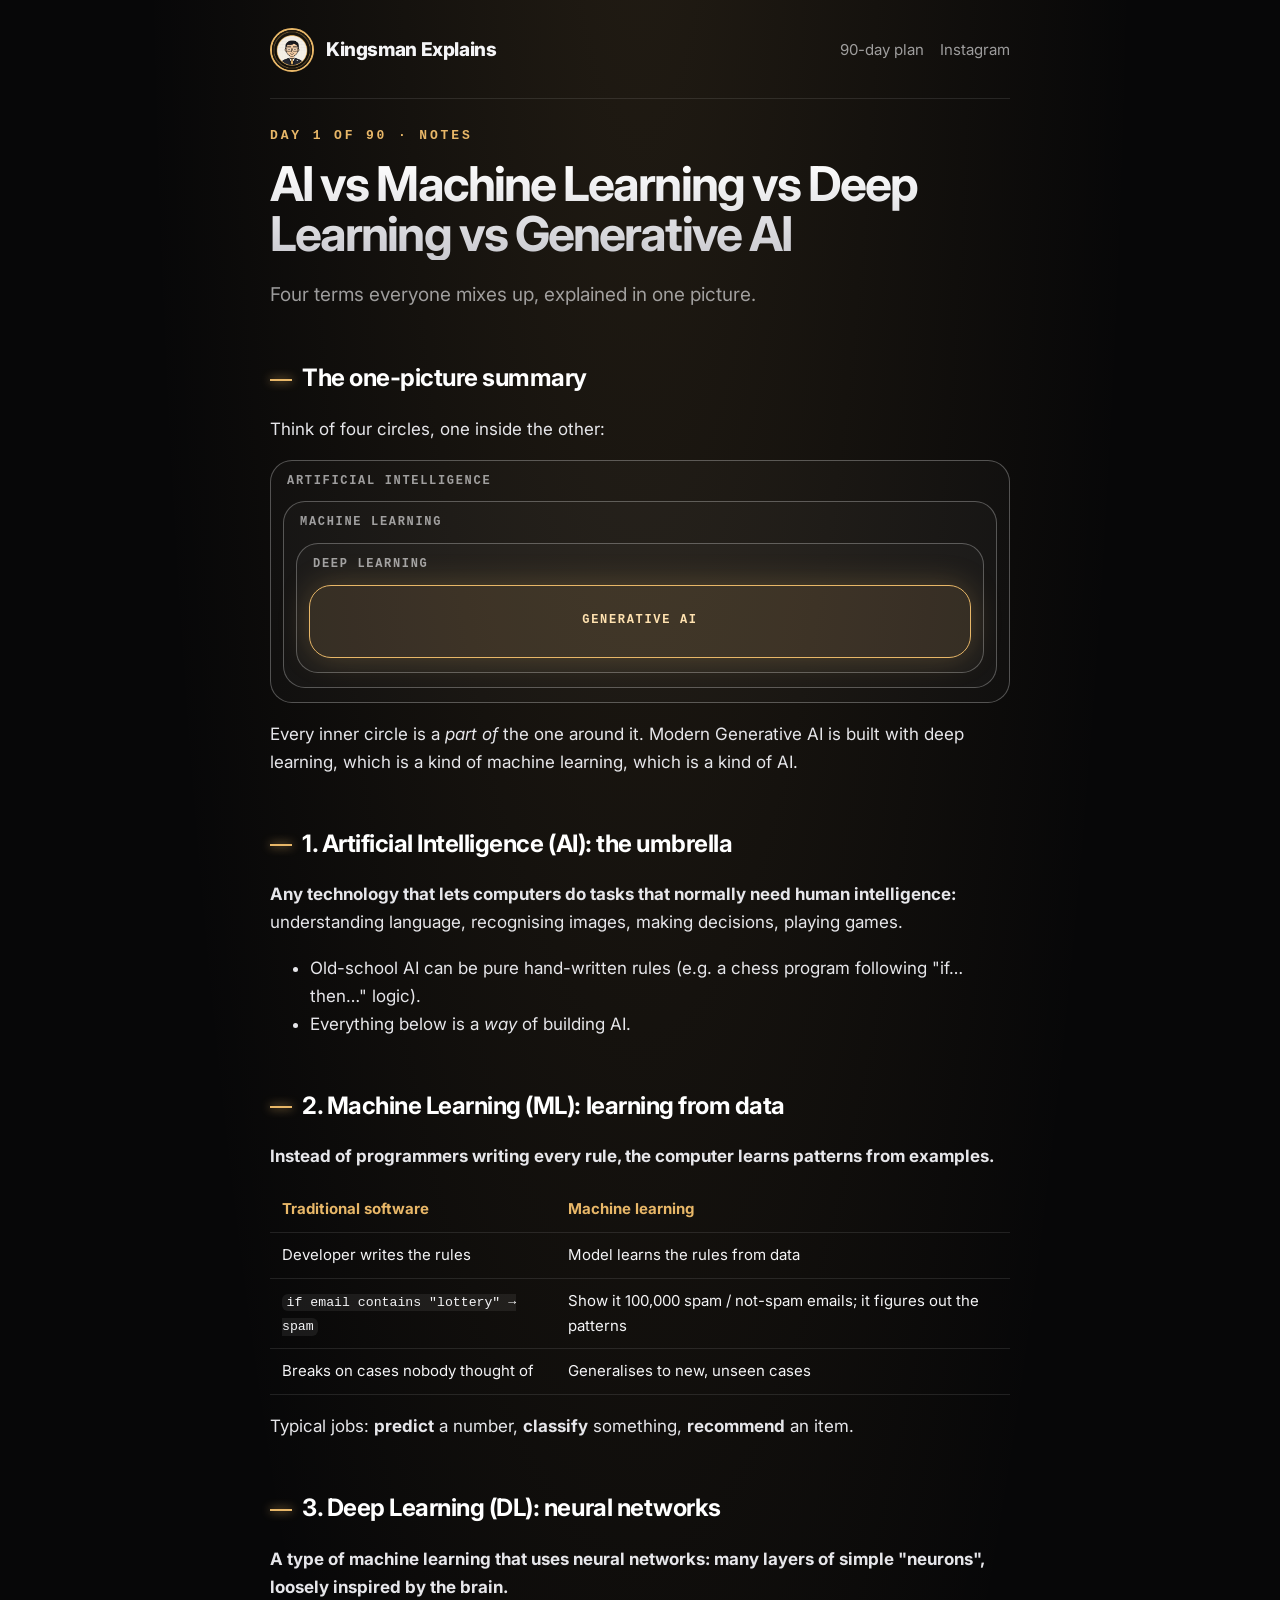
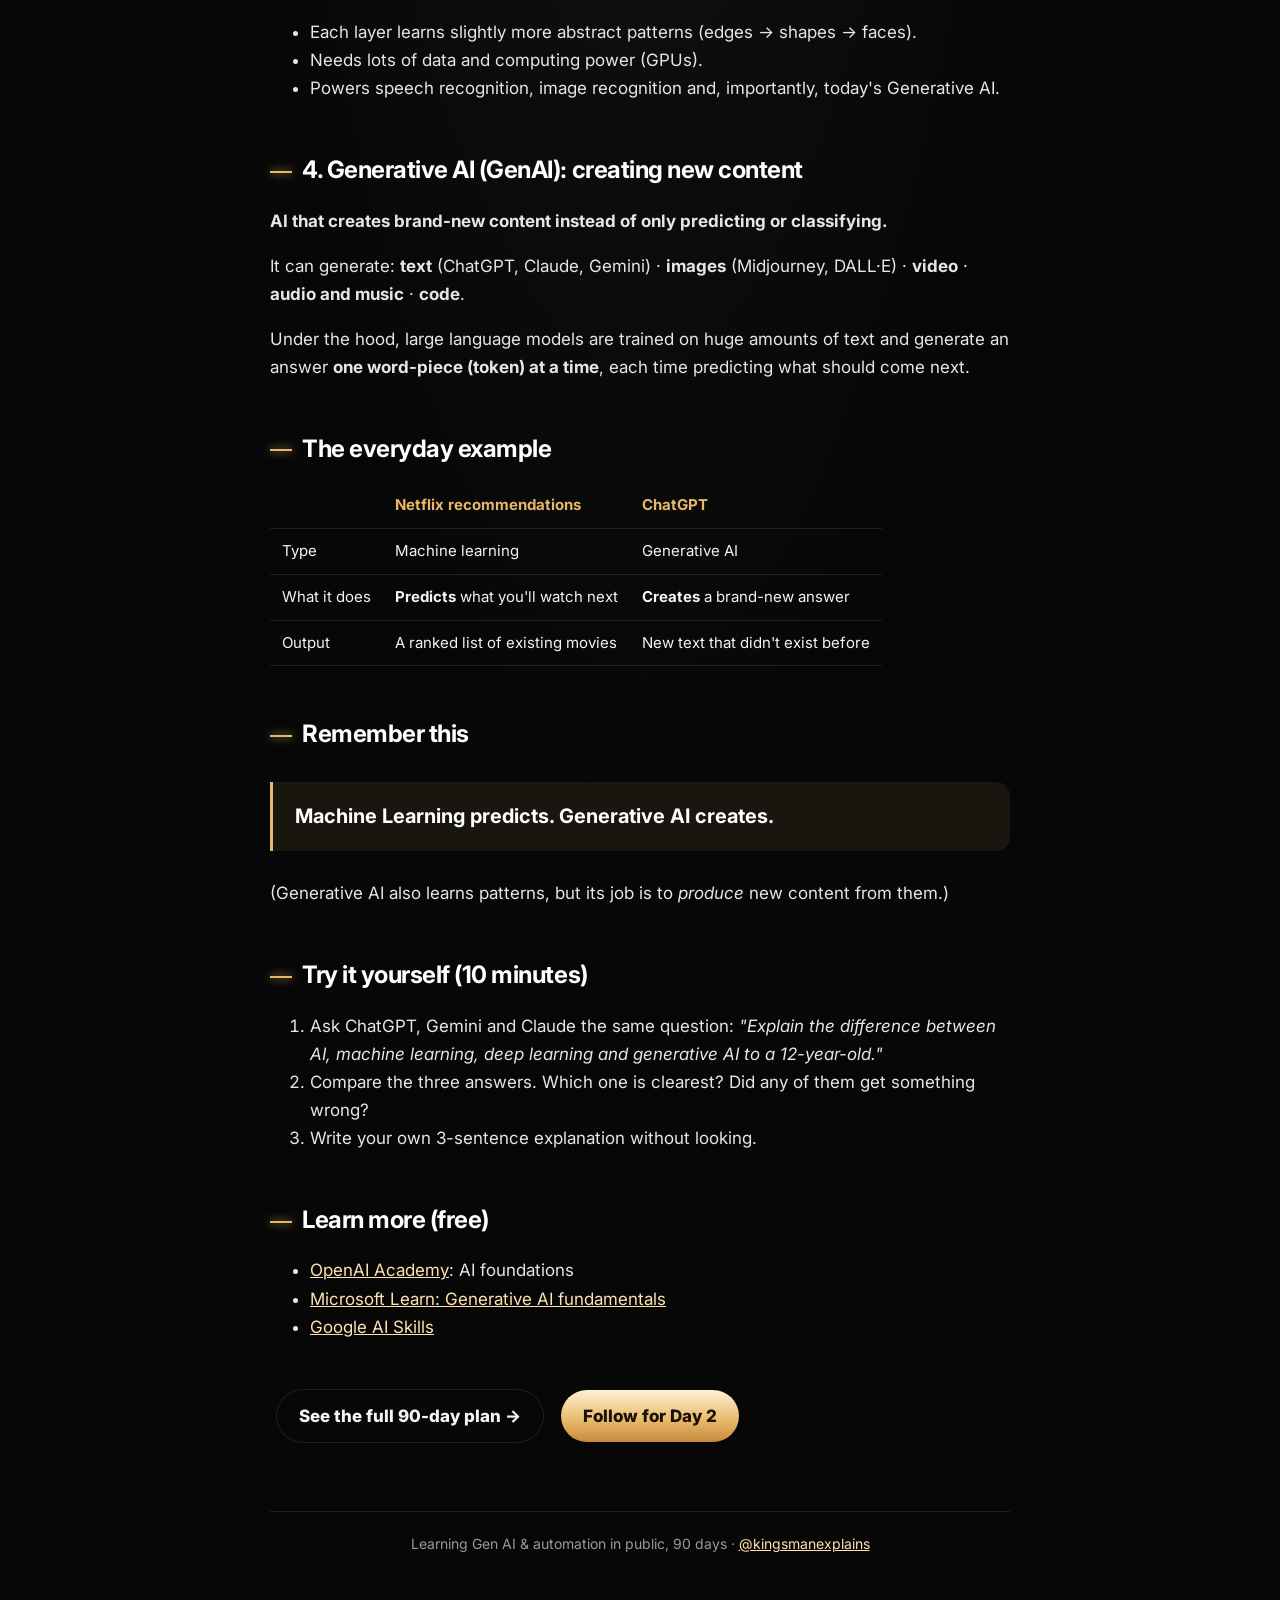
==== day-1/index.html @ 96817d12 "Publish Kingsman Explains notes site" ====
<!doctype html><html lang="en"><head><meta charset="utf-8">
<meta name="viewport" content="width=device-width,initial-scale=1">
<title>Day 1: AI vs Machine Learning vs Deep Learning vs Generative AI · Kingsman Explains</title>
<meta name="description" content="Four terms everyone mixes up, explained in one picture.">
<meta property="og:title" content="Day 1: AI vs Machine Learning vs Deep Learning vs Generative AI · Kingsman Explains">
<meta property="og:description" content="Four terms everyone mixes up, explained in one picture.">
<meta property="og:image" content="../assets/kingsman.png">
<link rel="icon" href="../assets/kingsman.png">
<link rel="preconnect" href="https://fonts.googleapis.com"><link href="https://fonts.googleapis.com/css2?family=Inter:wght@400;600;700;800&display=swap" rel="stylesheet">
<link rel="stylesheet" href="../assets/style.css"></head><body><div class="wrap">
<header class="top"><img src="../assets/kingsman.png" alt=""><a class="brand" href="../index.html">Kingsman Explains</a>
<nav><a href="../plan/index.html">90-day plan</a><a href="https://www.instagram.com/kingsmanexplains/">Instagram</a></nav></header>
<div class="kicker">Day 1 of 90 · Notes</div><h1>AI vs Machine Learning vs Deep Learning vs Generative AI</h1>
<p class="lead">Four terms everyone mixes up, explained in one picture.</p>
<h2>The one-picture summary</h2>
<p>Think of four circles, one inside the other:</p>
<div class="nest"><span>Artificial Intelligence</span><div class="nest"><span>Machine Learning</span><div class="nest"><span>Deep Learning</span><div class="nest gold"><span>Generative AI</span></div></div></div></div>

<p>Every inner circle is a <em>part of</em> the one around it. Modern Generative AI is built with deep learning, which is a kind of machine learning, which is a kind of AI.</p>
<h2>1. Artificial Intelligence (AI): the umbrella</h2>
<p><strong>Any technology that lets computers do tasks that normally need human intelligence:</strong> understanding language, recognising images, making decisions, playing games.</p>
<ul>
<li>Old-school AI can be pure hand-written rules (e.g. a chess program following "if… then…" logic).</li>
<li>Everything below is a <em>way</em> of building AI.</li>
</ul>
<h2>2. Machine Learning (ML): learning from data</h2>
<p><strong>Instead of programmers writing every rule, the computer learns patterns from examples.</strong></p>
<table>
<thead>
<tr>
<th>Traditional software</th>
<th>Machine learning</th>
</tr>
</thead>
<tbody>
<tr>
<td>Developer writes the rules</td>
<td>Model learns the rules from data</td>
</tr>
<tr>
<td><code>if email contains "lottery" → spam</code></td>
<td>Show it 100,000 spam / not-spam emails; it figures out the patterns</td>
</tr>
<tr>
<td>Breaks on cases nobody thought of</td>
<td>Generalises to new, unseen cases</td>
</tr>
</tbody>
</table>
<p>Typical jobs: <strong>predict</strong> a number, <strong>classify</strong> something, <strong>recommend</strong> an item.</p>
<h2>3. Deep Learning (DL): neural networks</h2>
<p><strong>A type of machine learning that uses neural networks: many layers of simple "neurons", loosely inspired by the brain.</strong></p>
<ul>
<li>Each layer learns slightly more abstract patterns (edges → shapes → faces).</li>
<li>Needs lots of data and computing power (GPUs).</li>
<li>Powers speech recognition, image recognition and, importantly, today's Generative AI.</li>
</ul>
<h2>4. Generative AI (GenAI): creating new content</h2>
<p><strong>AI that creates brand-new content instead of only predicting or classifying.</strong></p>
<p>It can generate: <strong>text</strong> (ChatGPT, Claude, Gemini) · <strong>images</strong> (Midjourney, DALL·E) · <strong>video</strong> · <strong>audio and music</strong> · <strong>code</strong>.</p>
<p>Under the hood, large language models are trained on huge amounts of text and generate an answer <strong>one word-piece (token) at a time</strong>, each time predicting what should come next.</p>
<h2>The everyday example</h2>
<table>
<thead>
<tr>
<th></th>
<th>Netflix recommendations</th>
<th>ChatGPT</th>
</tr>
</thead>
<tbody>
<tr>
<td>Type</td>
<td>Machine learning</td>
<td>Generative AI</td>
</tr>
<tr>
<td>What it does</td>
<td><strong>Predicts</strong> what you'll watch next</td>
<td><strong>Creates</strong> a brand-new answer</td>
</tr>
<tr>
<td>Output</td>
<td>A ranked list of existing movies</td>
<td>New text that didn't exist before</td>
</tr>
</tbody>
</table>
<h2>Remember this</h2>
<blockquote>
<p><strong>Machine Learning predicts. Generative AI creates.</strong></p>
</blockquote>
<p>(Generative AI also learns patterns, but its job is to <em>produce</em> new content from them.)</p>
<h2>Try it yourself (10 minutes)</h2>
<ol>
<li>Ask ChatGPT, Gemini and Claude the same question: <em>"Explain the difference between AI, machine learning, deep learning and generative AI to a 12-year-old."</em></li>
<li>Compare the three answers. Which one is clearest? Did any of them get something wrong?</li>
<li>Write your own 3-sentence explanation without looking.</li>
</ol>
<h2>Learn more (free)</h2>
<ul>
<li><a href="https://academy.openai.com/">OpenAI Academy</a>: AI foundations</li>
<li><a href="https://learn.microsoft.com/en-us/training/modules/fundamentals-generative-ai/">Microsoft Learn: Generative AI fundamentals</a></li>
<li><a href="https://grow.google/intl/en_in/ai-skills/">Google AI Skills</a></li>
</ul><p style="margin-top:40px"><a class="btn ghost" href="../plan/index.html">See the full 90-day plan →</a>
<a class="btn" href="https://www.instagram.com/kingsmanexplains/">Follow for Day 2</a></p>
<footer>Learning Gen AI &amp; automation in public, 90 days · <a href="https://www.instagram.com/kingsmanexplains/">@kingsmanexplains</a></footer>
</div></body></html>
---- assets/style.css ----
:root{--bg:#070708;--panel:#111114;--line:rgba(255,255,255,.1);--text:#f4f4f6;--muted:rgba(244,244,246,.62);--gold:#E8B768;--gold2:#FFE2B0}
*{box-sizing:border-box}html{-webkit-text-size-adjust:100%}
body{margin:0;background:radial-gradient(ellipse at 50% -10%,rgba(232,183,104,.12),transparent 55%),var(--bg);color:var(--text);
font:17px/1.65 Inter,system-ui,-apple-system,Segoe UI,Roboto,sans-serif}
a{color:var(--gold2)}a:hover{color:#fff}
.wrap{max-width:780px;margin:0 auto;padding:22px 20px 80px}
header.top{display:flex;align-items:center;gap:12px;padding:6px 0 26px;border-bottom:1px solid var(--line);margin-bottom:30px}
header.top img{width:44px;height:44px;border-radius:50%;border:2px solid var(--gold)}
header.top a.brand{font-weight:800;letter-spacing:-.02em;color:var(--text);text-decoration:none;font-size:19px}
header.top nav{margin-left:auto;display:flex;gap:16px;font-size:15px}
header.top nav a{color:var(--muted);text-decoration:none}header.top nav a:hover{color:var(--gold2)}
.kicker{font:600 13px/1 ui-monospace,SFMono-Regular,Menlo,monospace;letter-spacing:.22em;text-transform:uppercase;color:var(--gold)}
h1{overflow-wrap:break-word;font-size:clamp(32px,7vw,48px);line-height:1.05;letter-spacing:-.04em;margin:.35em 0 .3em;
background:linear-gradient(180deg,#fff,#c9c9cf);-webkit-background-clip:text;background-clip:text;color:transparent}
h2{font-size:24px;letter-spacing:-.02em;margin:2em 0 .5em;color:#fff}
h2::before{content:"";display:inline-block;width:22px;height:2px;background:var(--gold);vertical-align:middle;margin-right:10px;box-shadow:0 0 10px var(--gold)}
p,li{color:#e6e6ea}.lead{font-size:19px;color:var(--muted)}
blockquote{margin:1.4em 0;padding:18px 22px;border-left:3px solid var(--gold);background:rgba(232,183,104,.08);border-radius:0 14px 14px 0;font-size:20px}
blockquote p{margin:0;color:#fff}
pre{background:var(--panel);border:1px solid var(--line);border-radius:14px;padding:16px;overflow-x:auto;font-size:12.5px;line-height:1.35;color:var(--gold2)}
code{font-family:ui-monospace,SFMono-Regular,Menlo,monospace;font-size:.88em;background:rgba(255,255,255,.07);padding:.1em .35em;border-radius:6px}
pre code{background:none;padding:0}
table{width:100%;border-collapse:collapse;margin:1em 0;font-size:15px;display:block;overflow-x:auto}
th,td{padding:10px 12px;border-bottom:1px solid var(--line);text-align:left;vertical-align:top}
th{color:var(--gold);font-weight:700;white-space:nowrap}
.card{display:block;padding:18px 20px;border:1px solid var(--line);border-radius:18px;background:linear-gradient(160deg,rgba(255,255,255,.06),rgba(255,255,255,.015));
text-decoration:none;color:var(--text);margin:12px 0}
.card:hover{border-color:rgba(232,183,104,.6)}.card b{font-size:19px;letter-spacing:-.01em}.card span{display:block;color:var(--muted);font-size:15px}
.hero{text-align:center;padding:10px 0 20px}.hero img{width:150px;height:150px;border-radius:50%;border:3px solid var(--gold);box-shadow:0 0 50px rgba(232,183,104,.35)}
.btn{display:inline-block;margin:8px 6px;padding:12px 22px;border-radius:999px;font-weight:800;text-decoration:none;
background:linear-gradient(180deg,#FFF1D6,#E8B768 60%,#C48A3C);color:#1A1206}
.btn.ghost{background:none;border:1px solid var(--line);color:var(--text)}
.phase{margin-top:2.2em}.day{color:var(--gold);font-weight:800;white-space:nowrap}
.tag{display:inline-block;font-size:12px;padding:2px 9px;border-radius:999px;border:1px solid rgba(232,183,104,.5);color:var(--gold2);margin-left:6px}
.nest{border:1.5px solid rgba(255,255,255,.28);border-radius:22px;padding:12px 12px 14px;margin-top:8px;background:rgba(255,255,255,.025)}
.nest>span{display:block;font:600 12px/1.4 ui-monospace,Menlo,monospace;letter-spacing:.14em;text-transform:uppercase;color:var(--muted);padding:0 4px 4px}
.nest.gold{border-color:var(--gold);background:rgba(232,183,104,.12);box-shadow:0 0 30px rgba(232,183,104,.25)}.nest.gold>span{color:var(--gold2);text-align:center;padding:14px 0}
footer{margin-top:60px;padding-top:20px;border-top:1px solid var(--line);color:var(--muted);font-size:14px;text-align:center}
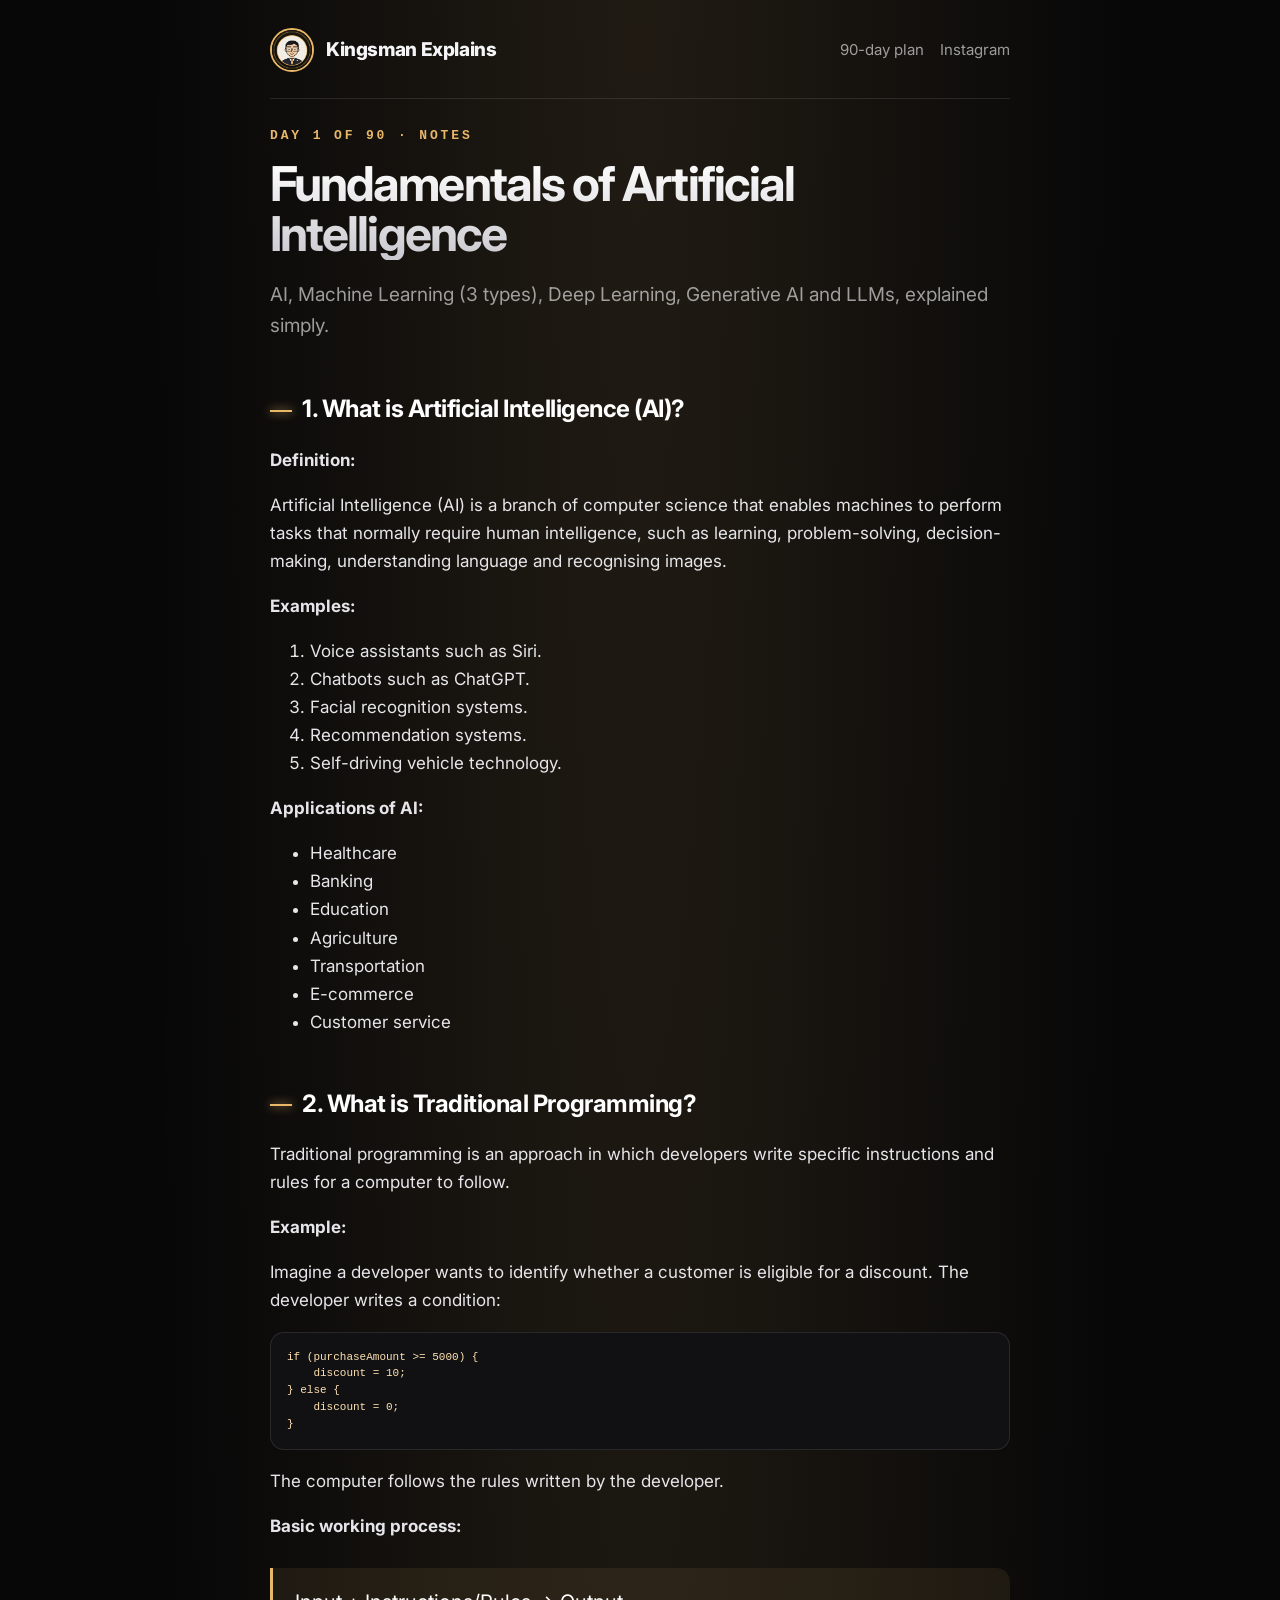
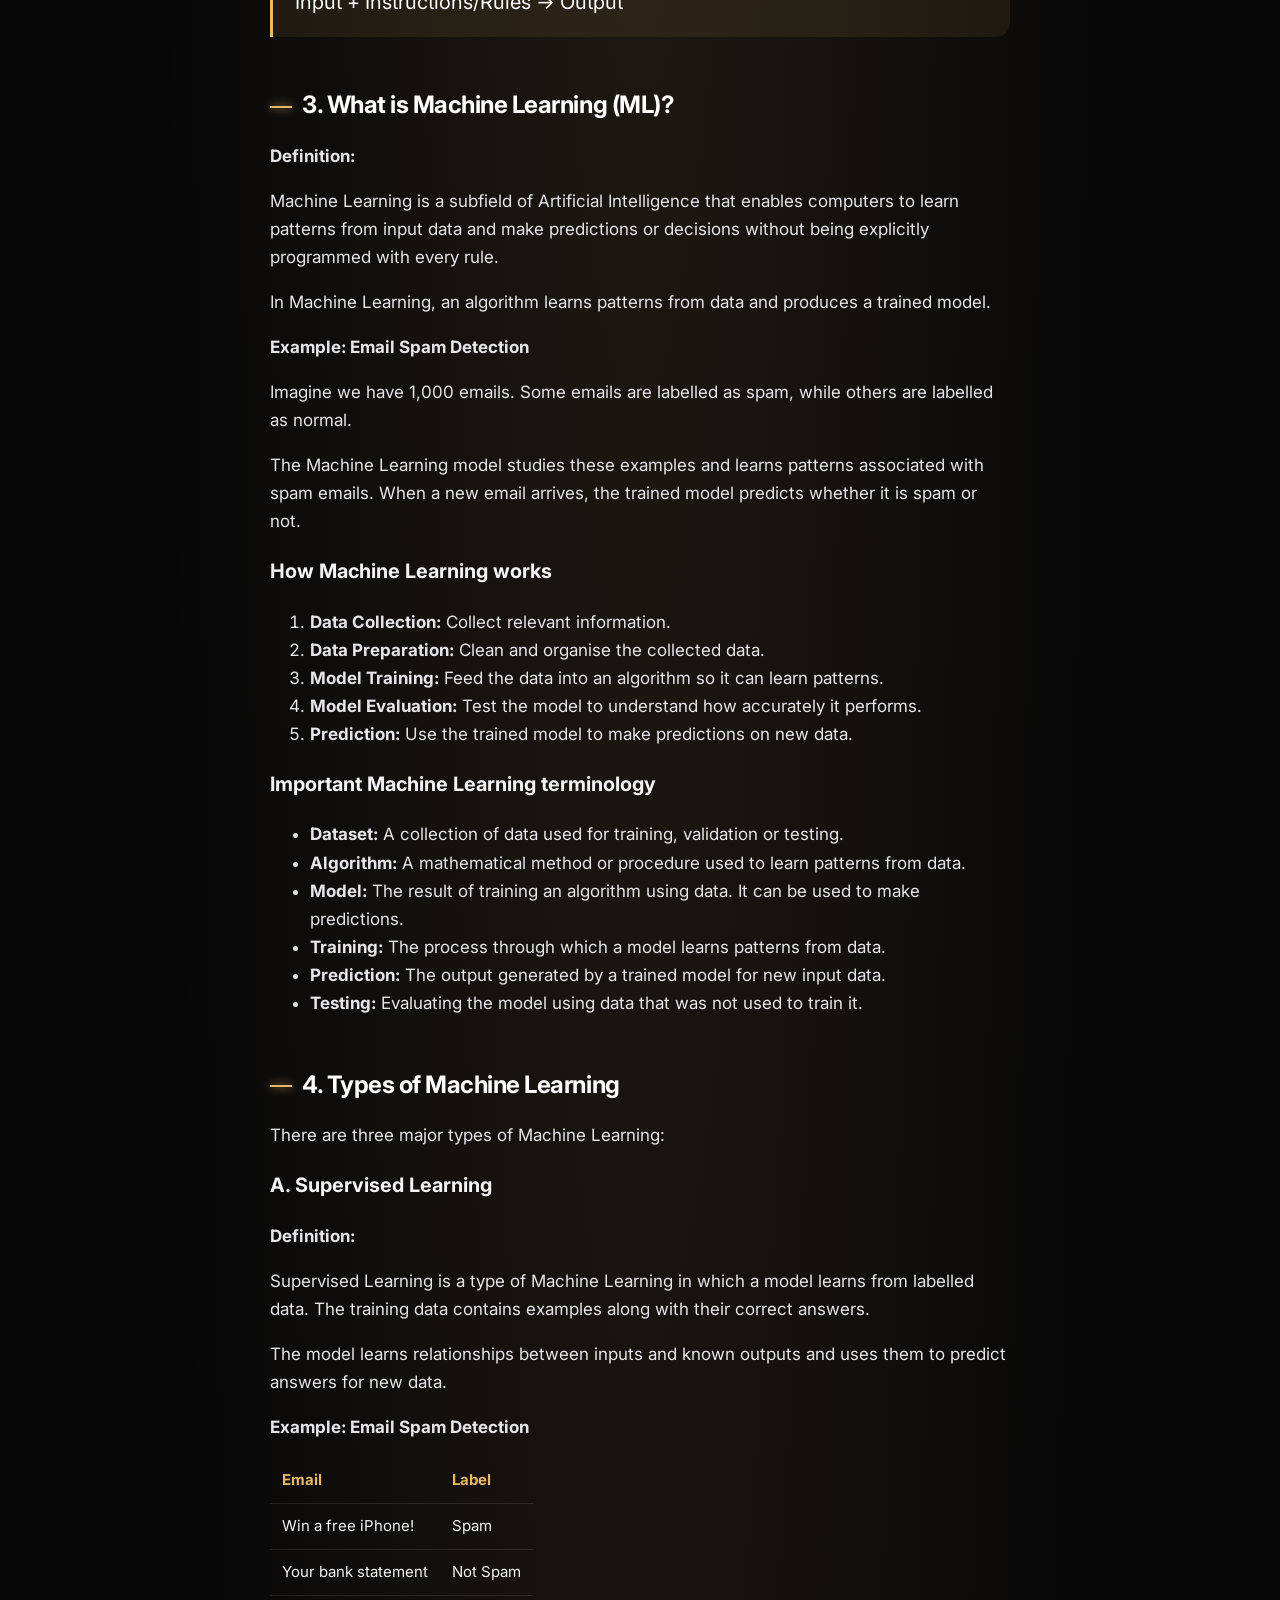
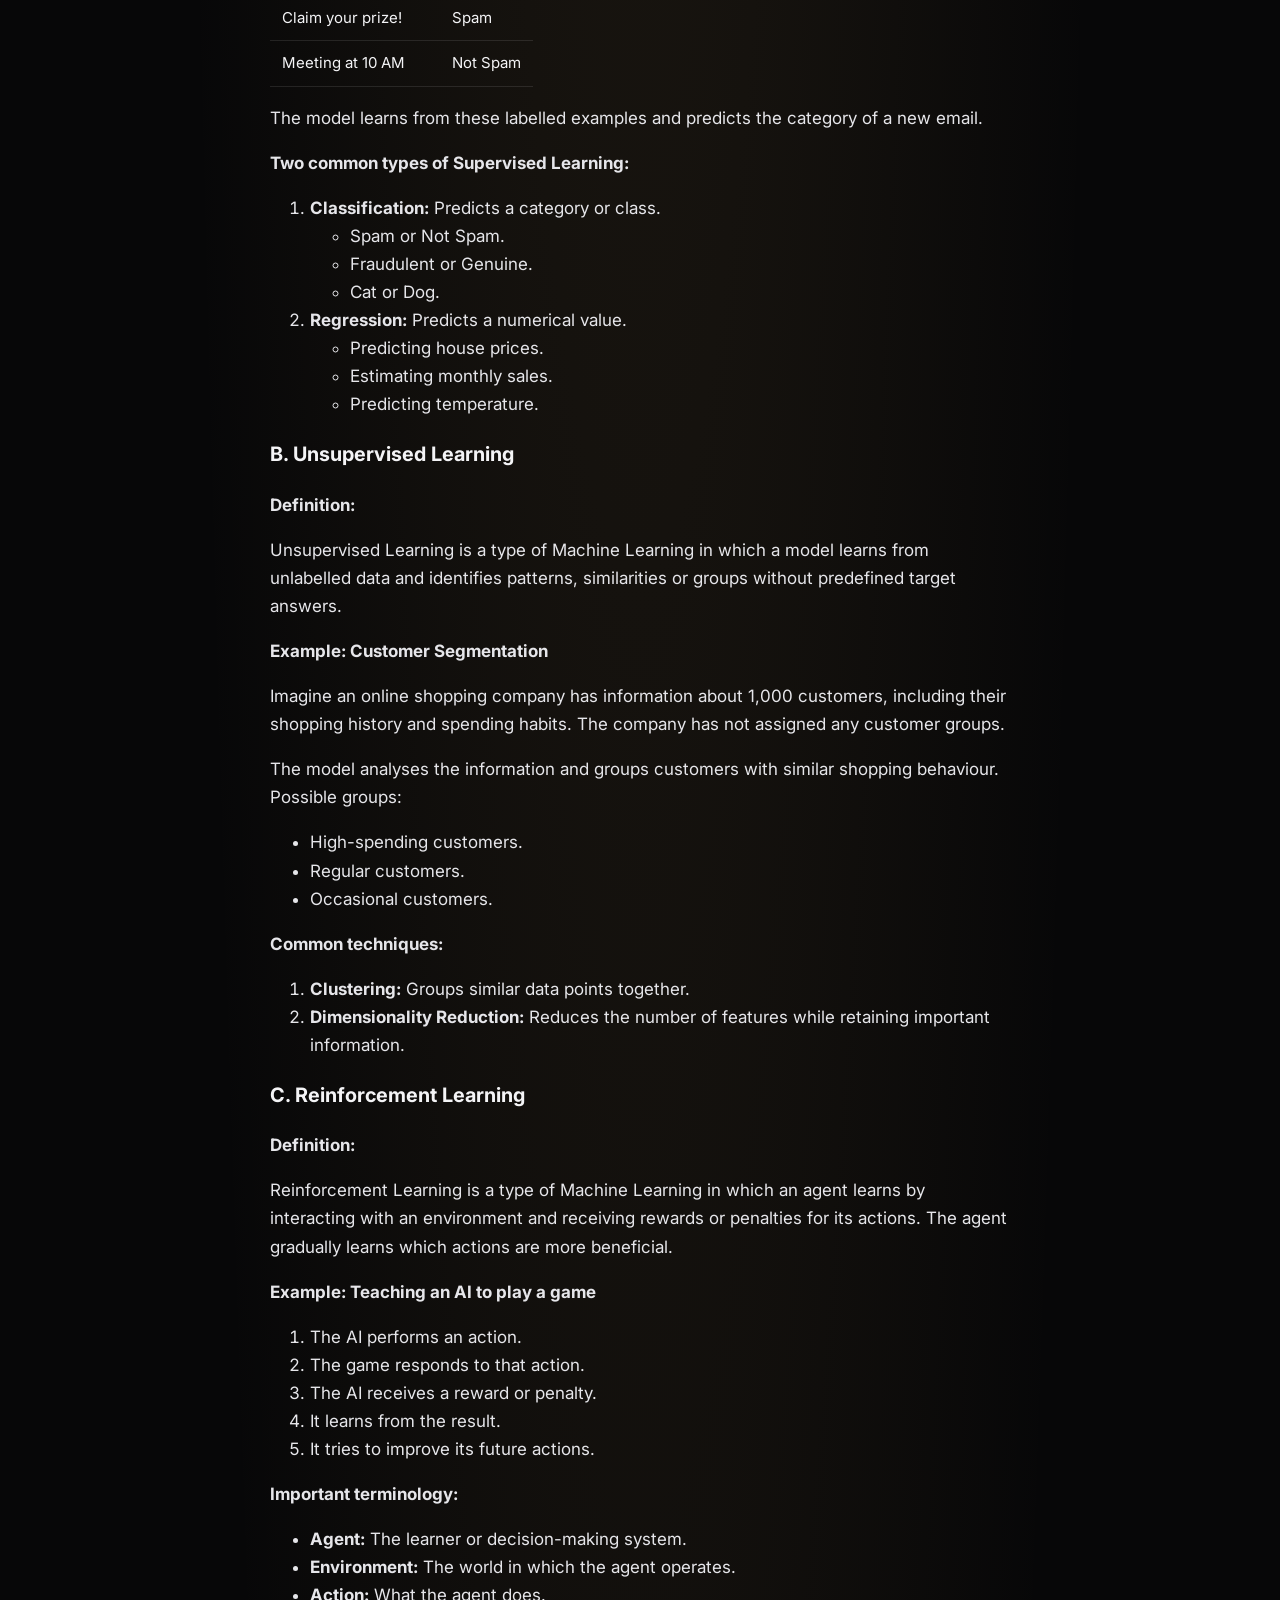
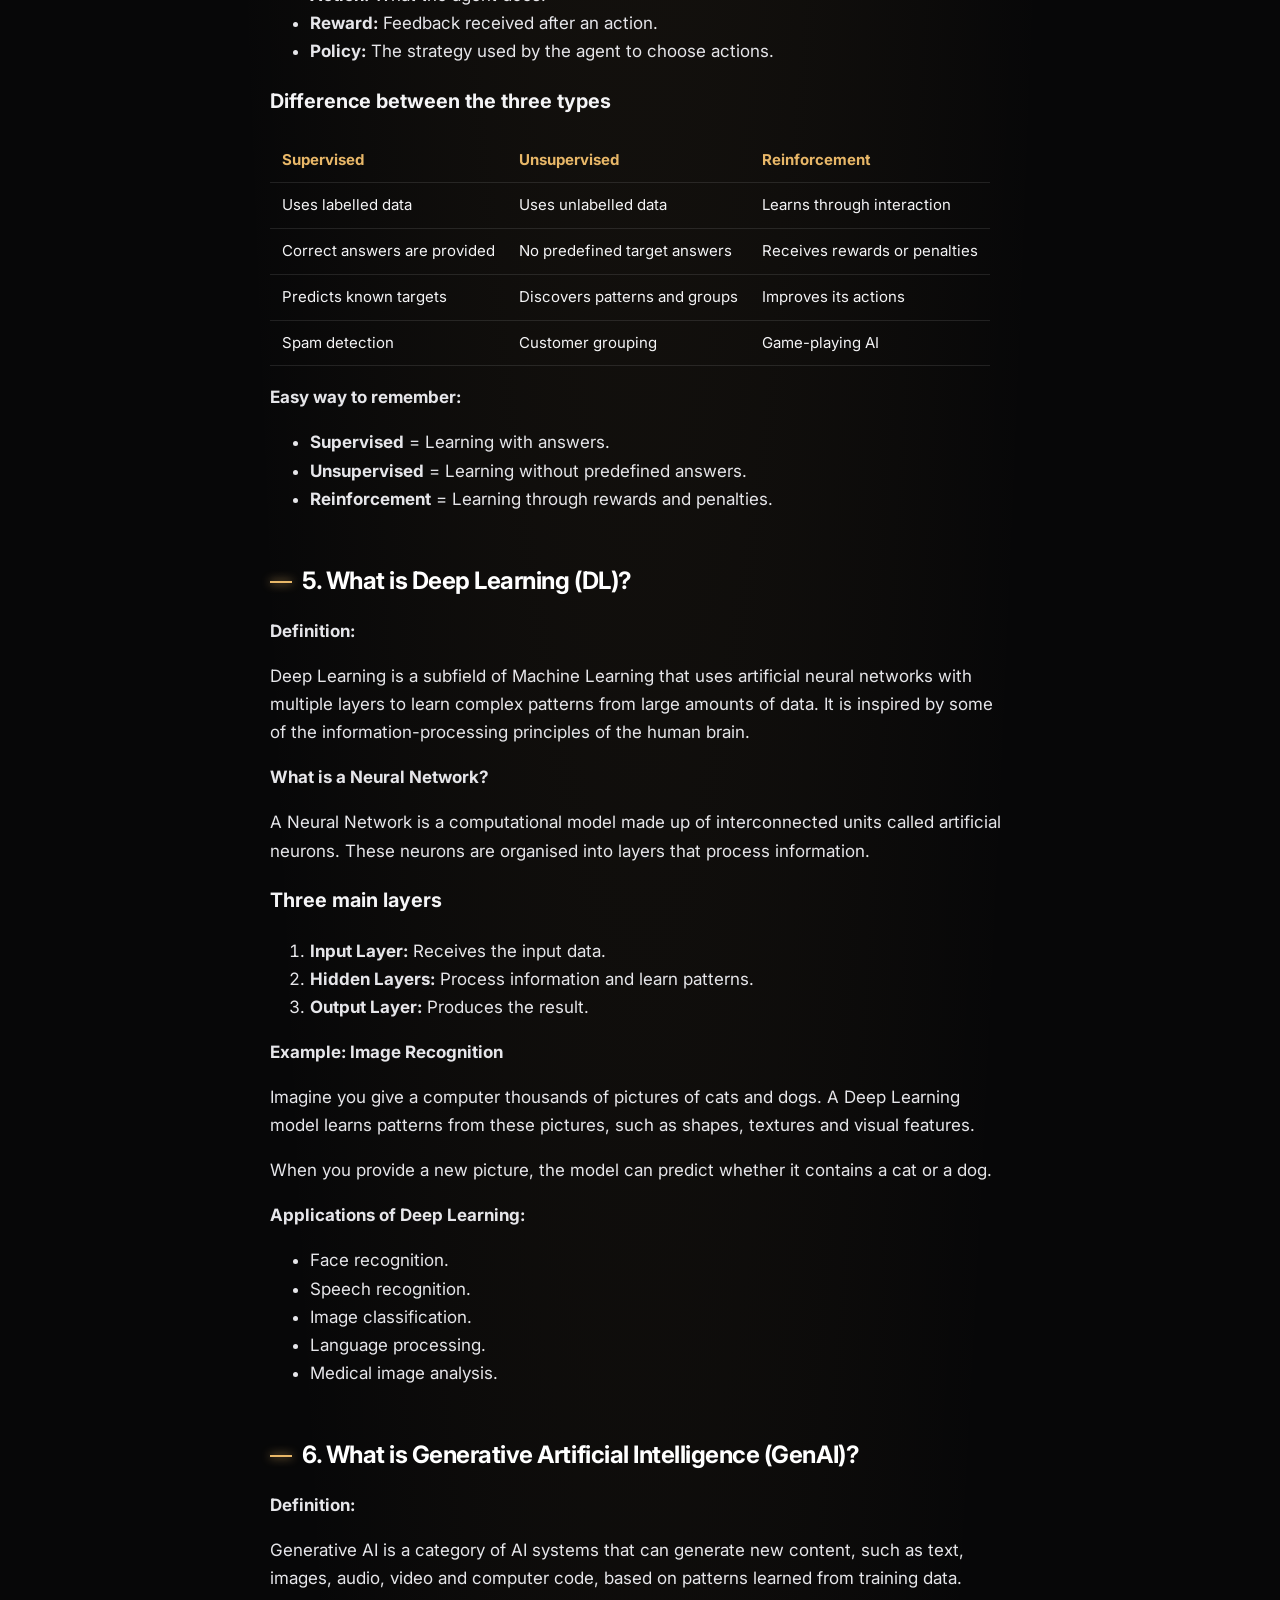
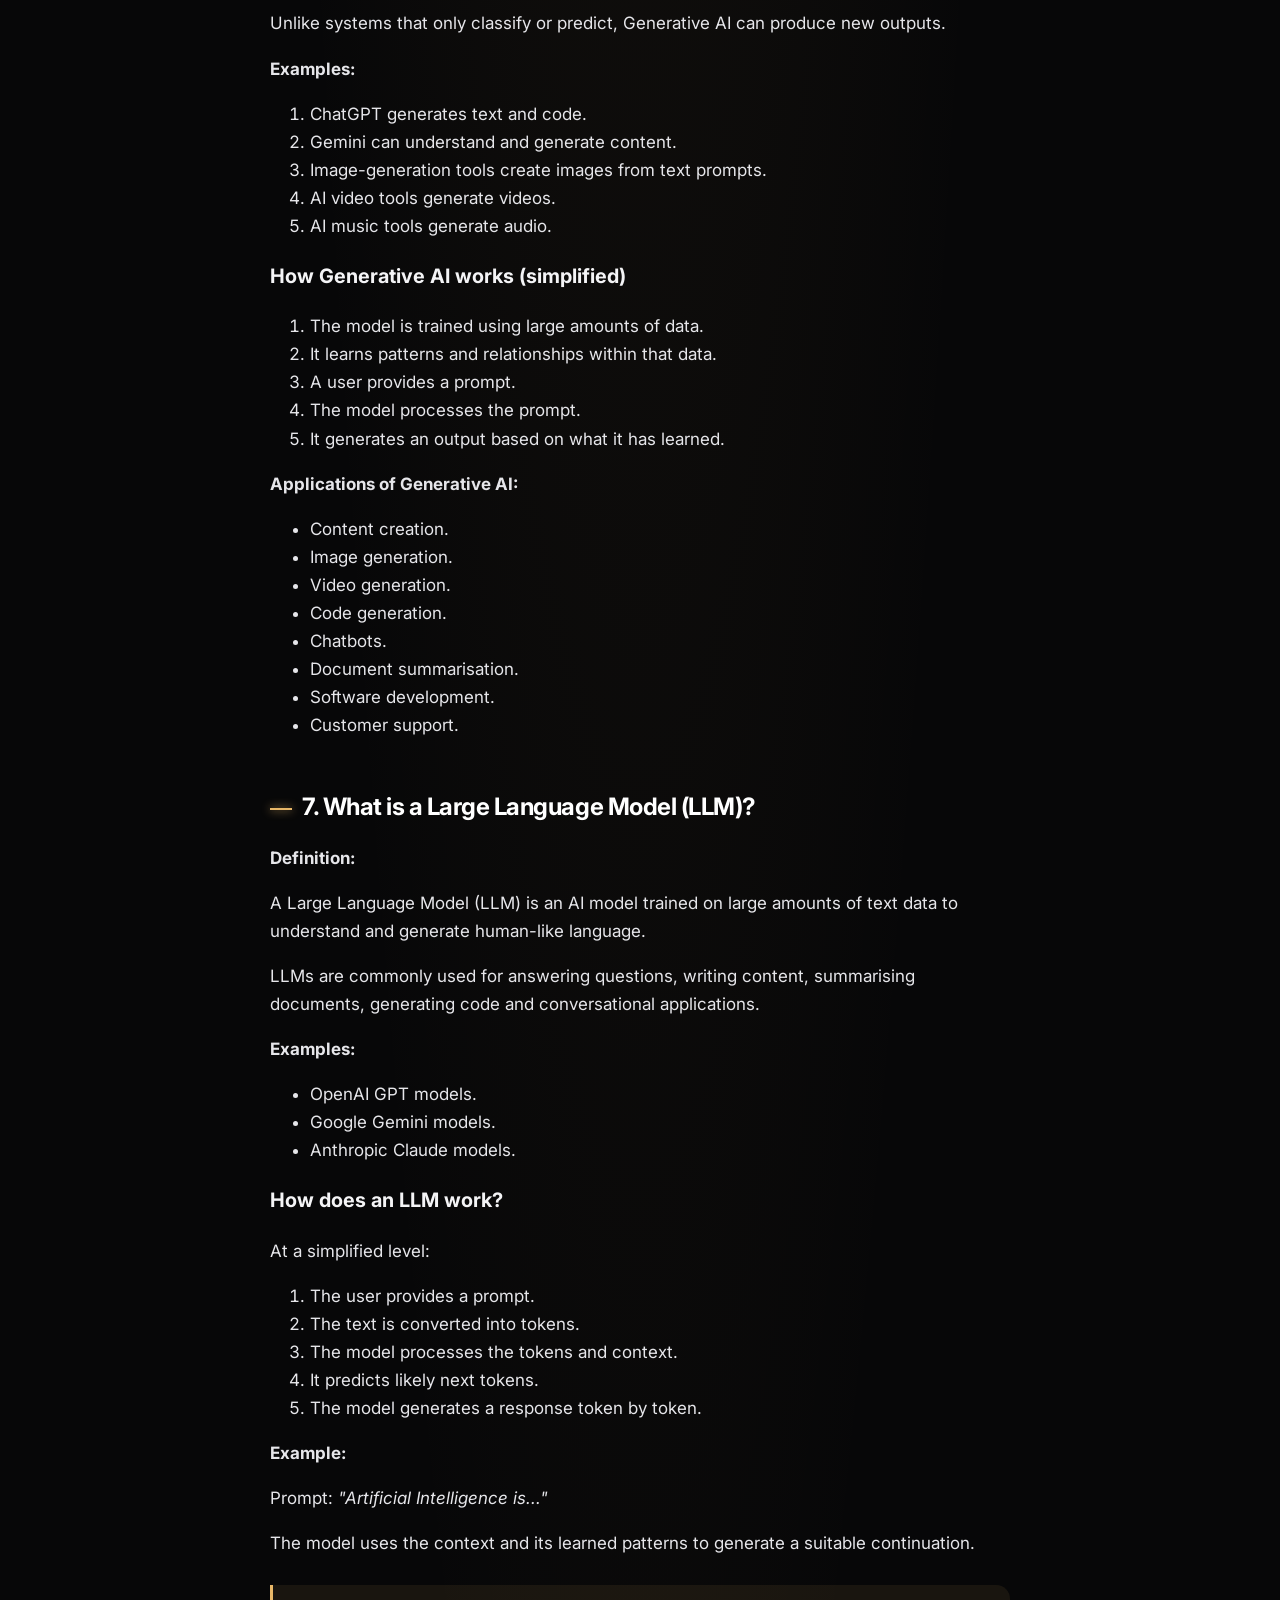
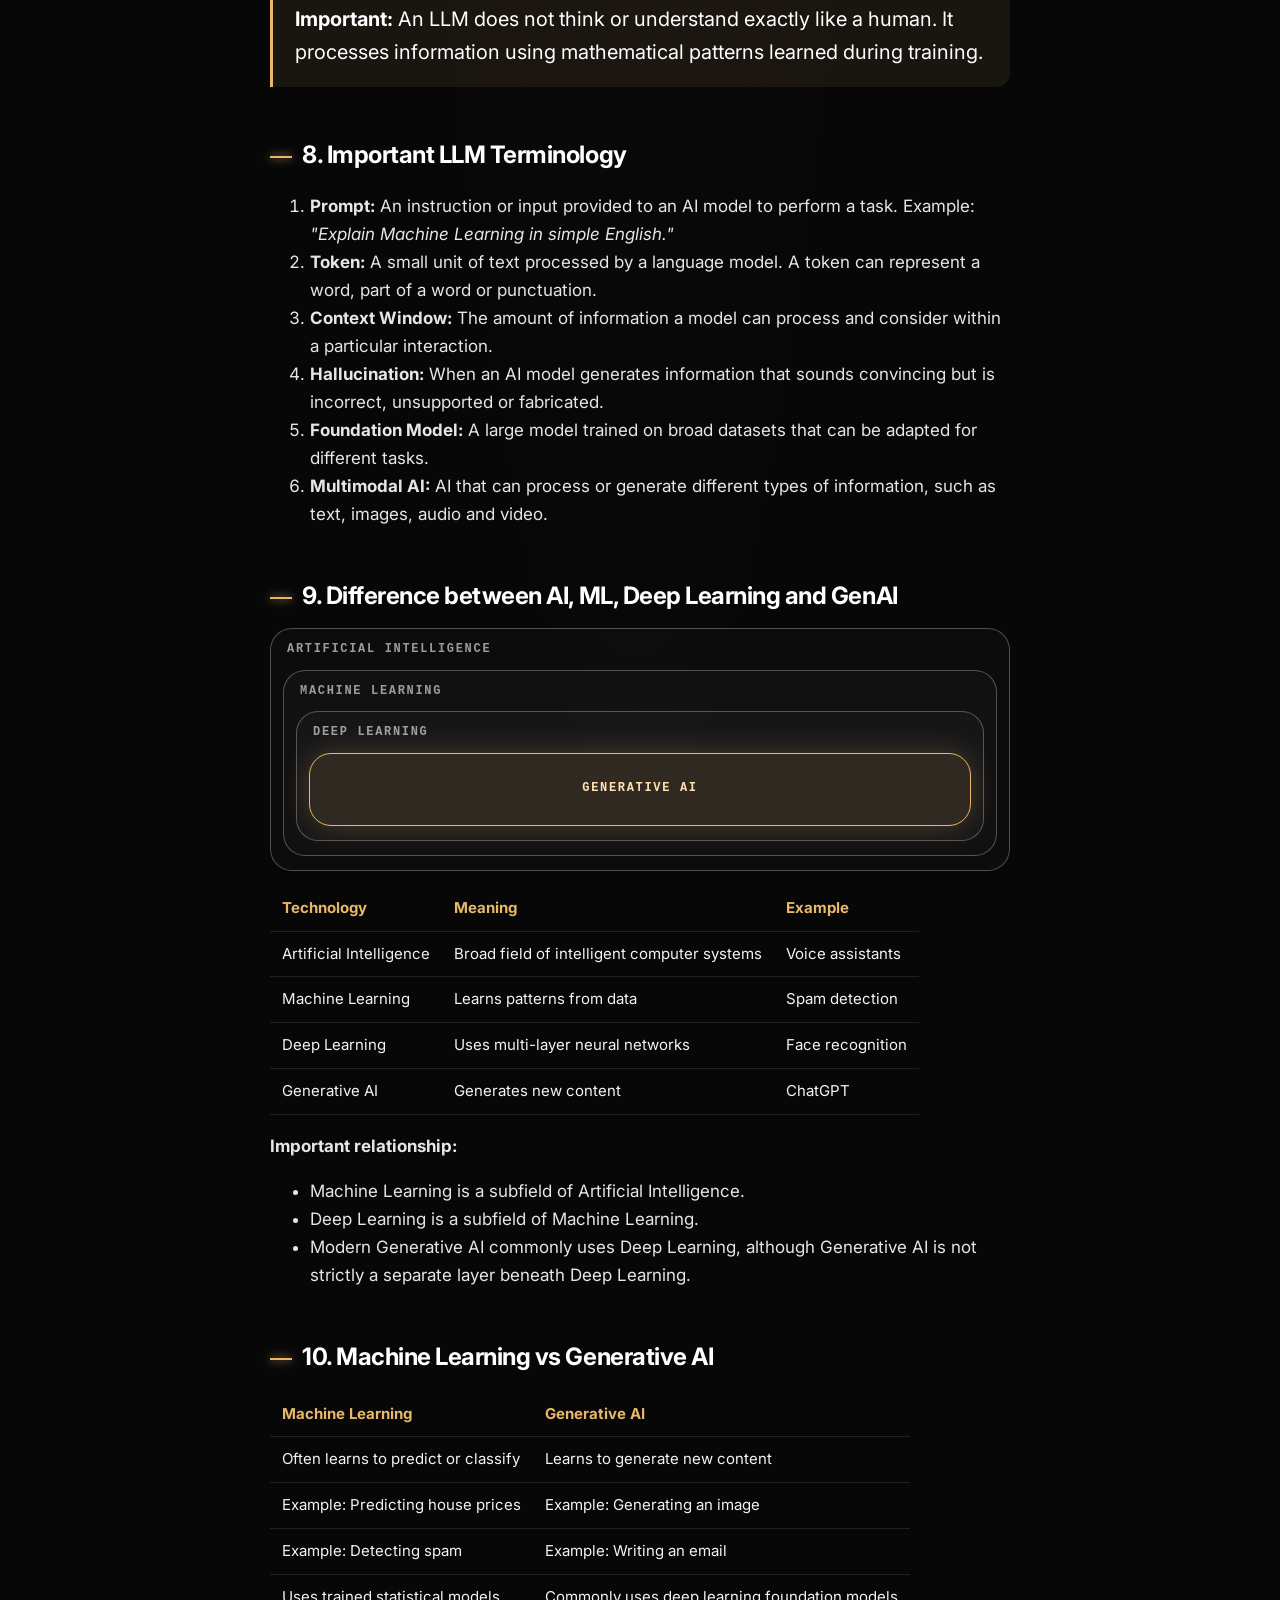
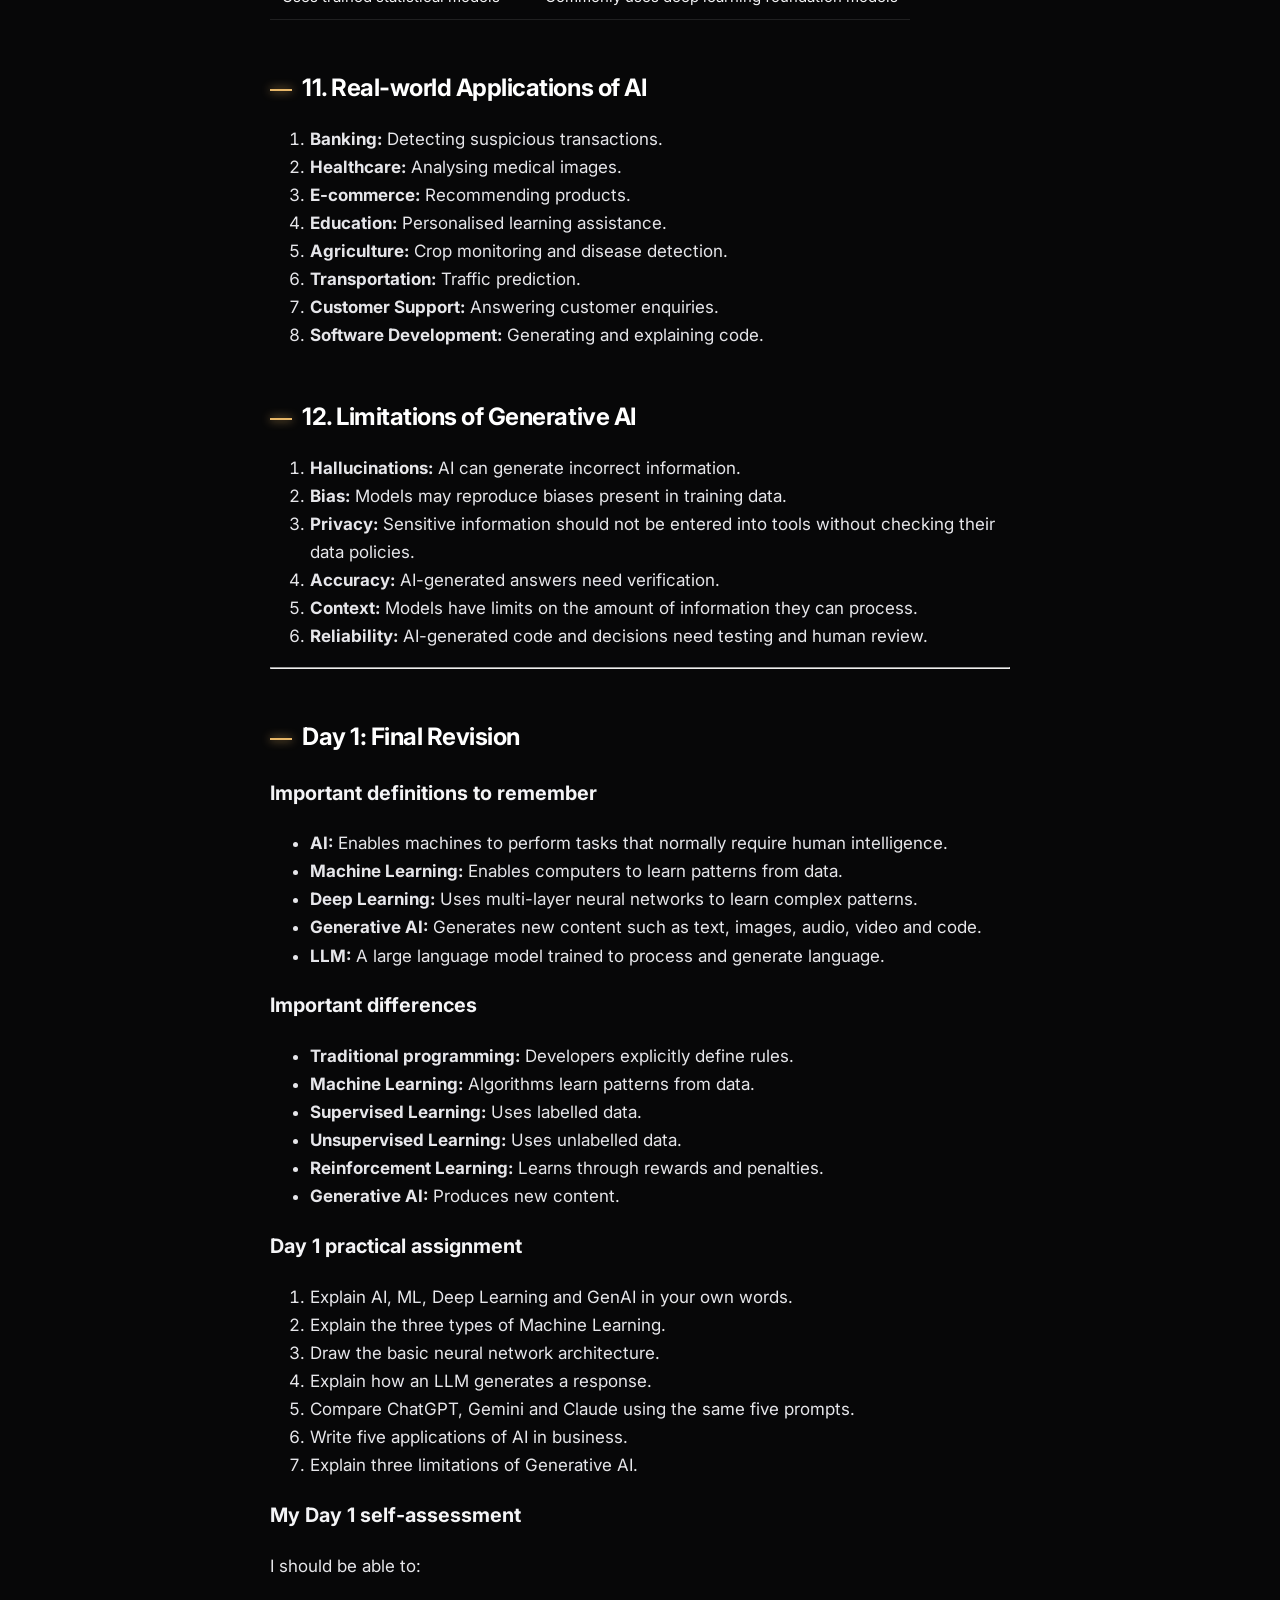
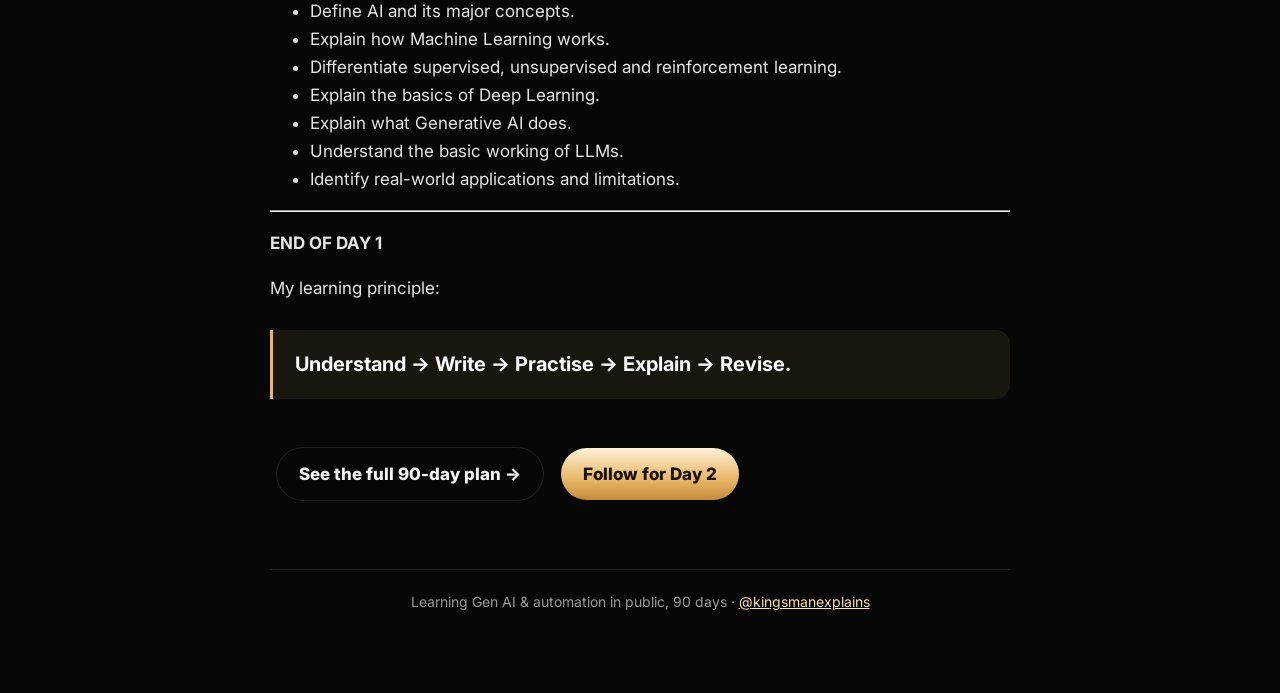
==== commit 6afcee8d: "Day 1 notes: full Fundamentals of AI notes Co-Authored-By: Claude Opus 5.5 <noreply@anthropic.com>" ====
--- a/day-1/index.html
+++ b/day-1/index.html
@@ -1,108 +1,419 @@
 <!doctype html><html lang="en"><head><meta charset="utf-8">
 <meta name="viewport" content="width=device-width,initial-scale=1">
-<title>Day 1: AI vs Machine Learning vs Deep Learning vs Generative AI · Kingsman Explains</title>
-<meta name="description" content="Four terms everyone mixes up, explained in one picture.">
-<meta property="og:title" content="Day 1: AI vs Machine Learning vs Deep Learning vs Generative AI · Kingsman Explains">
-<meta property="og:description" content="Four terms everyone mixes up, explained in one picture.">
+<title>Day 1: Fundamentals of Artificial Intelligence · Kingsman Explains</title>
+<meta name="description" content="AI, Machine Learning (3 types), Deep Learning, Generative AI and LLMs, explained simply.">
+<meta property="og:title" content="Day 1: Fundamentals of Artificial Intelligence · Kingsman Explains">
+<meta property="og:description" content="AI, Machine Learning (3 types), Deep Learning, Generative AI and LLMs, explained simply.">
 <meta property="og:image" content="../assets/kingsman.png">
 <link rel="icon" href="../assets/kingsman.png">
 <link rel="preconnect" href="https://fonts.googleapis.com"><link href="https://fonts.googleapis.com/css2?family=Inter:wght@400;600;700;800&display=swap" rel="stylesheet">
 <link rel="stylesheet" href="../assets/style.css"></head><body><div class="wrap">
 <header class="top"><img src="../assets/kingsman.png" alt=""><a class="brand" href="../index.html">Kingsman Explains</a>
 <nav><a href="../plan/index.html">90-day plan</a><a href="https://www.instagram.com/kingsmanexplains/">Instagram</a></nav></header>
-<div class="kicker">Day 1 of 90 · Notes</div><h1>AI vs Machine Learning vs Deep Learning vs Generative AI</h1>
-<p class="lead">Four terms everyone mixes up, explained in one picture.</p>
-<h2>The one-picture summary</h2>
-<p>Think of four circles, one inside the other:</p>
+<div class="kicker">Day 1 of 90 · Notes</div><h1>Fundamentals of Artificial Intelligence</h1>
+<p class="lead">AI, Machine Learning (3 types), Deep Learning, Generative AI and LLMs, explained simply.</p>
+<h2>1. What is Artificial Intelligence (AI)?</h2>
+<p><strong>Definition:</strong></p>
+<p>Artificial Intelligence (AI) is a branch of computer science that enables machines to perform tasks that normally require human intelligence, such as learning, problem-solving, decision-making, understanding language and recognising images.</p>
+<p><strong>Examples:</strong></p>
+<ol>
+<li>Voice assistants such as Siri.</li>
+<li>Chatbots such as ChatGPT.</li>
+<li>Facial recognition systems.</li>
+<li>Recommendation systems.</li>
+<li>Self-driving vehicle technology.</li>
+</ol>
+<p><strong>Applications of AI:</strong></p>
+<ul>
+<li>Healthcare</li>
+<li>Banking</li>
+<li>Education</li>
+<li>Agriculture</li>
+<li>Transportation</li>
+<li>E-commerce</li>
+<li>Customer service</li>
+</ul>
+<h2>2. What is Traditional Programming?</h2>
+<p>Traditional programming is an approach in which developers write specific instructions and rules for a computer to follow.</p>
+<p><strong>Example:</strong></p>
+<p>Imagine a developer wants to identify whether a customer is eligible for a discount. The developer writes a condition:</p>
+<pre><code class="language-javascript">if (purchaseAmount &gt;= 5000) {
+    discount = 10;
+} else {
+    discount = 0;
+}
+</code></pre>
+<p>The computer follows the rules written by the developer.</p>
+<p><strong>Basic working process:</strong></p>
+<blockquote>
+<p>Input + Instructions/Rules → Output</p>
+</blockquote>
+<h2>3. What is Machine Learning (ML)?</h2>
+<p><strong>Definition:</strong></p>
+<p>Machine Learning is a subfield of Artificial Intelligence that enables computers to learn patterns from input data and make predictions or decisions without being explicitly programmed with every rule.</p>
+<p>In Machine Learning, an algorithm learns patterns from data and produces a trained model.</p>
+<p><strong>Example: Email Spam Detection</strong></p>
+<p>Imagine we have 1,000 emails. Some emails are labelled as spam, while others are labelled as normal.</p>
+<p>The Machine Learning model studies these examples and learns patterns associated with spam emails. When a new email arrives, the trained model predicts whether it is spam or not.</p>
+<h3>How Machine Learning works</h3>
+<ol>
+<li><strong>Data Collection:</strong> Collect relevant information.</li>
+<li><strong>Data Preparation:</strong> Clean and organise the collected data.</li>
+<li><strong>Model Training:</strong> Feed the data into an algorithm so it can learn patterns.</li>
+<li><strong>Model Evaluation:</strong> Test the model to understand how accurately it performs.</li>
+<li><strong>Prediction:</strong> Use the trained model to make predictions on new data.</li>
+</ol>
+<h3>Important Machine Learning terminology</h3>
+<ul>
+<li><strong>Dataset:</strong> A collection of data used for training, validation or testing.</li>
+<li><strong>Algorithm:</strong> A mathematical method or procedure used to learn patterns from data.</li>
+<li><strong>Model:</strong> The result of training an algorithm using data. It can be used to make predictions.</li>
+<li><strong>Training:</strong> The process through which a model learns patterns from data.</li>
+<li><strong>Prediction:</strong> The output generated by a trained model for new input data.</li>
+<li><strong>Testing:</strong> Evaluating the model using data that was not used to train it.</li>
+</ul>
+<h2>4. Types of Machine Learning</h2>
+<p>There are three major types of Machine Learning:</p>
+<h3>A. Supervised Learning</h3>
+<p><strong>Definition:</strong></p>
+<p>Supervised Learning is a type of Machine Learning in which a model learns from labelled data. The training data contains examples along with their correct answers.</p>
+<p>The model learns relationships between inputs and known outputs and uses them to predict answers for new data.</p>
+<p><strong>Example: Email Spam Detection</strong></p>
+<table>
+<thead>
+<tr>
+<th>Email</th>
+<th>Label</th>
+</tr>
+</thead>
+<tbody>
+<tr>
+<td>Win a free iPhone!</td>
+<td>Spam</td>
+</tr>
+<tr>
+<td>Your bank statement</td>
+<td>Not Spam</td>
+</tr>
+<tr>
+<td>Claim your prize!</td>
+<td>Spam</td>
+</tr>
+<tr>
+<td>Meeting at 10 AM</td>
+<td>Not Spam</td>
+</tr>
+</tbody>
+</table>
+<p>The model learns from these labelled examples and predicts the category of a new email.</p>
+<p><strong>Two common types of Supervised Learning:</strong></p>
+<ol>
+<li><strong>Classification:</strong> Predicts a category or class.<ul>
+<li>Spam or Not Spam.</li>
+<li>Fraudulent or Genuine.</li>
+<li>Cat or Dog.</li>
+</ul>
+</li>
+<li><strong>Regression:</strong> Predicts a numerical value.<ul>
+<li>Predicting house prices.</li>
+<li>Estimating monthly sales.</li>
+<li>Predicting temperature.</li>
+</ul>
+</li>
+</ol>
+<h3>B. Unsupervised Learning</h3>
+<p><strong>Definition:</strong></p>
+<p>Unsupervised Learning is a type of Machine Learning in which a model learns from unlabelled data and identifies patterns, similarities or groups without predefined target answers.</p>
+<p><strong>Example: Customer Segmentation</strong></p>
+<p>Imagine an online shopping company has information about 1,000 customers, including their shopping history and spending habits. The company has not assigned any customer groups.</p>
+<p>The model analyses the information and groups customers with similar shopping behaviour. Possible groups:</p>
+<ul>
+<li>High-spending customers.</li>
+<li>Regular customers.</li>
+<li>Occasional customers.</li>
+</ul>
+<p><strong>Common techniques:</strong></p>
+<ol>
+<li><strong>Clustering:</strong> Groups similar data points together.</li>
+<li><strong>Dimensionality Reduction:</strong> Reduces the number of features while retaining important information.</li>
+</ol>
+<h3>C. Reinforcement Learning</h3>
+<p><strong>Definition:</strong></p>
+<p>Reinforcement Learning is a type of Machine Learning in which an agent learns by interacting with an environment and receiving rewards or penalties for its actions. The agent gradually learns which actions are more beneficial.</p>
+<p><strong>Example: Teaching an AI to play a game</strong></p>
+<ol>
+<li>The AI performs an action.</li>
+<li>The game responds to that action.</li>
+<li>The AI receives a reward or penalty.</li>
+<li>It learns from the result.</li>
+<li>It tries to improve its future actions.</li>
+</ol>
+<p><strong>Important terminology:</strong></p>
+<ul>
+<li><strong>Agent:</strong> The learner or decision-making system.</li>
+<li><strong>Environment:</strong> The world in which the agent operates.</li>
+<li><strong>Action:</strong> What the agent does.</li>
+<li><strong>Reward:</strong> Feedback received after an action.</li>
+<li><strong>Policy:</strong> The strategy used by the agent to choose actions.</li>
+</ul>
+<h3>Difference between the three types</h3>
+<table>
+<thead>
+<tr>
+<th>Supervised</th>
+<th>Unsupervised</th>
+<th>Reinforcement</th>
+</tr>
+</thead>
+<tbody>
+<tr>
+<td>Uses labelled data</td>
+<td>Uses unlabelled data</td>
+<td>Learns through interaction</td>
+</tr>
+<tr>
+<td>Correct answers are provided</td>
+<td>No predefined target answers</td>
+<td>Receives rewards or penalties</td>
+</tr>
+<tr>
+<td>Predicts known targets</td>
+<td>Discovers patterns and groups</td>
+<td>Improves its actions</td>
+</tr>
+<tr>
+<td>Spam detection</td>
+<td>Customer grouping</td>
+<td>Game-playing AI</td>
+</tr>
+</tbody>
+</table>
+<p><strong>Easy way to remember:</strong></p>
+<ul>
+<li><strong>Supervised</strong> = Learning with answers.</li>
+<li><strong>Unsupervised</strong> = Learning without predefined answers.</li>
+<li><strong>Reinforcement</strong> = Learning through rewards and penalties.</li>
+</ul>
+<h2>5. What is Deep Learning (DL)?</h2>
+<p><strong>Definition:</strong></p>
+<p>Deep Learning is a subfield of Machine Learning that uses artificial neural networks with multiple layers to learn complex patterns from large amounts of data. It is inspired by some of the information-processing principles of the human brain.</p>
+<p><strong>What is a Neural Network?</strong></p>
+<p>A Neural Network is a computational model made up of interconnected units called artificial neurons. These neurons are organised into layers that process information.</p>
+<h3>Three main layers</h3>
+<ol>
+<li><strong>Input Layer:</strong> Receives the input data.</li>
+<li><strong>Hidden Layers:</strong> Process information and learn patterns.</li>
+<li><strong>Output Layer:</strong> Produces the result.</li>
+</ol>
+<p><strong>Example: Image Recognition</strong></p>
+<p>Imagine you give a computer thousands of pictures of cats and dogs. A Deep Learning model learns patterns from these pictures, such as shapes, textures and visual features.</p>
+<p>When you provide a new picture, the model can predict whether it contains a cat or a dog.</p>
+<p><strong>Applications of Deep Learning:</strong></p>
+<ul>
+<li>Face recognition.</li>
+<li>Speech recognition.</li>
+<li>Image classification.</li>
+<li>Language processing.</li>
+<li>Medical image analysis.</li>
+</ul>
+<h2>6. What is Generative Artificial Intelligence (GenAI)?</h2>
+<p><strong>Definition:</strong></p>
+<p>Generative AI is a category of AI systems that can generate new content, such as text, images, audio, video and computer code, based on patterns learned from training data.</p>
+<p>Unlike systems that only classify or predict, Generative AI can produce new outputs.</p>
+<p><strong>Examples:</strong></p>
+<ol>
+<li>ChatGPT generates text and code.</li>
+<li>Gemini can understand and generate content.</li>
+<li>Image-generation tools create images from text prompts.</li>
+<li>AI video tools generate videos.</li>
+<li>AI music tools generate audio.</li>
+</ol>
+<h3>How Generative AI works (simplified)</h3>
+<ol>
+<li>The model is trained using large amounts of data.</li>
+<li>It learns patterns and relationships within that data.</li>
+<li>A user provides a prompt.</li>
+<li>The model processes the prompt.</li>
+<li>It generates an output based on what it has learned.</li>
+</ol>
+<p><strong>Applications of Generative AI:</strong></p>
+<ul>
+<li>Content creation.</li>
+<li>Image generation.</li>
+<li>Video generation.</li>
+<li>Code generation.</li>
+<li>Chatbots.</li>
+<li>Document summarisation.</li>
+<li>Software development.</li>
+<li>Customer support.</li>
+</ul>
+<h2>7. What is a Large Language Model (LLM)?</h2>
+<p><strong>Definition:</strong></p>
+<p>A Large Language Model (LLM) is an AI model trained on large amounts of text data to understand and generate human-like language.</p>
+<p>LLMs are commonly used for answering questions, writing content, summarising documents, generating code and conversational applications.</p>
+<p><strong>Examples:</strong></p>
+<ul>
+<li>OpenAI GPT models.</li>
+<li>Google Gemini models.</li>
+<li>Anthropic Claude models.</li>
+</ul>
+<h3>How does an LLM work?</h3>
+<p>At a simplified level:</p>
+<ol>
+<li>The user provides a prompt.</li>
+<li>The text is converted into tokens.</li>
+<li>The model processes the tokens and context.</li>
+<li>It predicts likely next tokens.</li>
+<li>The model generates a response token by token.</li>
+</ol>
+<p><strong>Example:</strong></p>
+<p>Prompt: <em>"Artificial Intelligence is..."</em></p>
+<p>The model uses the context and its learned patterns to generate a suitable continuation.</p>
+<blockquote>
+<p><strong>Important:</strong> An LLM does not think or understand exactly like a human. It processes information using mathematical patterns learned during training.</p>
+</blockquote>
+<h2>8. Important LLM Terminology</h2>
+<ol>
+<li><strong>Prompt:</strong> An instruction or input provided to an AI model to perform a task. Example: <em>"Explain Machine Learning in simple English."</em></li>
+<li><strong>Token:</strong> A small unit of text processed by a language model. A token can represent a word, part of a word or punctuation.</li>
+<li><strong>Context Window:</strong> The amount of information a model can process and consider within a particular interaction.</li>
+<li><strong>Hallucination:</strong> When an AI model generates information that sounds convincing but is incorrect, unsupported or fabricated.</li>
+<li><strong>Foundation Model:</strong> A large model trained on broad datasets that can be adapted for different tasks.</li>
+<li><strong>Multimodal AI:</strong> AI that can process or generate different types of information, such as text, images, audio and video.</li>
+</ol>
+<h2>9. Difference between AI, ML, Deep Learning and GenAI</h2>
 <div class="nest"><span>Artificial Intelligence</span><div class="nest"><span>Machine Learning</span><div class="nest"><span>Deep Learning</span><div class="nest gold"><span>Generative AI</span></div></div></div></div>
 
-<p>Every inner circle is a <em>part of</em> the one around it. Modern Generative AI is built with deep learning, which is a kind of machine learning, which is a kind of AI.</p>
-<h2>1. Artificial Intelligence (AI): the umbrella</h2>
-<p><strong>Any technology that lets computers do tasks that normally need human intelligence:</strong> understanding language, recognising images, making decisions, playing games.</p>
-<ul>
-<li>Old-school AI can be pure hand-written rules (e.g. a chess program following "if… then…" logic).</li>
-<li>Everything below is a <em>way</em> of building AI.</li>
-</ul>
-<h2>2. Machine Learning (ML): learning from data</h2>
-<p><strong>Instead of programmers writing every rule, the computer learns patterns from examples.</strong></p>
 <table>
 <thead>
 <tr>
-<th>Traditional software</th>
-<th>Machine learning</th>
+<th>Technology</th>
+<th>Meaning</th>
+<th>Example</th>
 </tr>
 </thead>
 <tbody>
 <tr>
-<td>Developer writes the rules</td>
-<td>Model learns the rules from data</td>
-</tr>
-<tr>
-<td><code>if email contains "lottery" → spam</code></td>
-<td>Show it 100,000 spam / not-spam emails; it figures out the patterns</td>
-</tr>
-<tr>
-<td>Breaks on cases nobody thought of</td>
-<td>Generalises to new, unseen cases</td>
+<td>Artificial Intelligence</td>
+<td>Broad field of intelligent computer systems</td>
+<td>Voice assistants</td>
+</tr>
+<tr>
+<td>Machine Learning</td>
+<td>Learns patterns from data</td>
+<td>Spam detection</td>
+</tr>
+<tr>
+<td>Deep Learning</td>
+<td>Uses multi-layer neural networks</td>
+<td>Face recognition</td>
+</tr>
+<tr>
+<td>Generative AI</td>
+<td>Generates new content</td>
+<td>ChatGPT</td>
 </tr>
 </tbody>
 </table>
-<p>Typical jobs: <strong>predict</strong> a number, <strong>classify</strong> something, <strong>recommend</strong> an item.</p>
-<h2>3. Deep Learning (DL): neural networks</h2>
-<p><strong>A type of machine learning that uses neural networks: many layers of simple "neurons", loosely inspired by the brain.</strong></p>
-<ul>
-<li>Each layer learns slightly more abstract patterns (edges → shapes → faces).</li>
-<li>Needs lots of data and computing power (GPUs).</li>
-<li>Powers speech recognition, image recognition and, importantly, today's Generative AI.</li>
-</ul>
-<h2>4. Generative AI (GenAI): creating new content</h2>
-<p><strong>AI that creates brand-new content instead of only predicting or classifying.</strong></p>
-<p>It can generate: <strong>text</strong> (ChatGPT, Claude, Gemini) · <strong>images</strong> (Midjourney, DALL·E) · <strong>video</strong> · <strong>audio and music</strong> · <strong>code</strong>.</p>
-<p>Under the hood, large language models are trained on huge amounts of text and generate an answer <strong>one word-piece (token) at a time</strong>, each time predicting what should come next.</p>
-<h2>The everyday example</h2>
+<p><strong>Important relationship:</strong></p>
+<ul>
+<li>Machine Learning is a subfield of Artificial Intelligence.</li>
+<li>Deep Learning is a subfield of Machine Learning.</li>
+<li>Modern Generative AI commonly uses Deep Learning, although Generative AI is not strictly a separate layer beneath Deep Learning.</li>
+</ul>
+<h2>10. Machine Learning vs Generative AI</h2>
 <table>
 <thead>
 <tr>
-<th></th>
-<th>Netflix recommendations</th>
-<th>ChatGPT</th>
+<th>Machine Learning</th>
+<th>Generative AI</th>
 </tr>
 </thead>
 <tbody>
 <tr>
-<td>Type</td>
-<td>Machine learning</td>
-<td>Generative AI</td>
-</tr>
-<tr>
-<td>What it does</td>
-<td><strong>Predicts</strong> what you'll watch next</td>
-<td><strong>Creates</strong> a brand-new answer</td>
-</tr>
-<tr>
-<td>Output</td>
-<td>A ranked list of existing movies</td>
-<td>New text that didn't exist before</td>
+<td>Often learns to predict or classify</td>
+<td>Learns to generate new content</td>
+</tr>
+<tr>
+<td>Example: Predicting house prices</td>
+<td>Example: Generating an image</td>
+</tr>
+<tr>
+<td>Example: Detecting spam</td>
+<td>Example: Writing an email</td>
+</tr>
+<tr>
+<td>Uses trained statistical models</td>
+<td>Commonly uses deep learning foundation models</td>
 </tr>
 </tbody>
 </table>
-<h2>Remember this</h2>
+<h2>11. Real-world Applications of AI</h2>
+<ol>
+<li><strong>Banking:</strong> Detecting suspicious transactions.</li>
+<li><strong>Healthcare:</strong> Analysing medical images.</li>
+<li><strong>E-commerce:</strong> Recommending products.</li>
+<li><strong>Education:</strong> Personalised learning assistance.</li>
+<li><strong>Agriculture:</strong> Crop monitoring and disease detection.</li>
+<li><strong>Transportation:</strong> Traffic prediction.</li>
+<li><strong>Customer Support:</strong> Answering customer enquiries.</li>
+<li><strong>Software Development:</strong> Generating and explaining code.</li>
+</ol>
+<h2>12. Limitations of Generative AI</h2>
+<ol>
+<li><strong>Hallucinations:</strong> AI can generate incorrect information.</li>
+<li><strong>Bias:</strong> Models may reproduce biases present in training data.</li>
+<li><strong>Privacy:</strong> Sensitive information should not be entered into tools without checking their data policies.</li>
+<li><strong>Accuracy:</strong> AI-generated answers need verification.</li>
+<li><strong>Context:</strong> Models have limits on the amount of information they can process.</li>
+<li><strong>Reliability:</strong> AI-generated code and decisions need testing and human review.</li>
+</ol>
+<hr />
+<h2>Day 1: Final Revision</h2>
+<h3>Important definitions to remember</h3>
+<ul>
+<li><strong>AI:</strong> Enables machines to perform tasks that normally require human intelligence.</li>
+<li><strong>Machine Learning:</strong> Enables computers to learn patterns from data.</li>
+<li><strong>Deep Learning:</strong> Uses multi-layer neural networks to learn complex patterns.</li>
+<li><strong>Generative AI:</strong> Generates new content such as text, images, audio, video and code.</li>
+<li><strong>LLM:</strong> A large language model trained to process and generate language.</li>
+</ul>
+<h3>Important differences</h3>
+<ul>
+<li><strong>Traditional programming:</strong> Developers explicitly define rules.</li>
+<li><strong>Machine Learning:</strong> Algorithms learn patterns from data.</li>
+<li><strong>Supervised Learning:</strong> Uses labelled data.</li>
+<li><strong>Unsupervised Learning:</strong> Uses unlabelled data.</li>
+<li><strong>Reinforcement Learning:</strong> Learns through rewards and penalties.</li>
+<li><strong>Generative AI:</strong> Produces new content.</li>
+</ul>
+<h3>Day 1 practical assignment</h3>
+<ol>
+<li>Explain AI, ML, Deep Learning and GenAI in your own words.</li>
+<li>Explain the three types of Machine Learning.</li>
+<li>Draw the basic neural network architecture.</li>
+<li>Explain how an LLM generates a response.</li>
+<li>Compare ChatGPT, Gemini and Claude using the same five prompts.</li>
+<li>Write five applications of AI in business.</li>
+<li>Explain three limitations of Generative AI.</li>
+</ol>
+<h3>My Day 1 self-assessment</h3>
+<p>I should be able to:</p>
+<ul>
+<li>Define AI and its major concepts.</li>
+<li>Explain how Machine Learning works.</li>
+<li>Differentiate supervised, unsupervised and reinforcement learning.</li>
+<li>Explain the basics of Deep Learning.</li>
+<li>Explain what Generative AI does.</li>
+<li>Understand the basic working of LLMs.</li>
+<li>Identify real-world applications and limitations.</li>
+</ul>
+<hr />
+<p><strong>END OF DAY 1</strong></p>
+<p>My learning principle:</p>
 <blockquote>
-<p><strong>Machine Learning predicts. Generative AI creates.</strong></p>
-</blockquote>
-<p>(Generative AI also learns patterns, but its job is to <em>produce</em> new content from them.)</p>
-<h2>Try it yourself (10 minutes)</h2>
-<ol>
-<li>Ask ChatGPT, Gemini and Claude the same question: <em>"Explain the difference between AI, machine learning, deep learning and generative AI to a 12-year-old."</em></li>
-<li>Compare the three answers. Which one is clearest? Did any of them get something wrong?</li>
-<li>Write your own 3-sentence explanation without looking.</li>
-</ol>
-<h2>Learn more (free)</h2>
-<ul>
-<li><a href="https://academy.openai.com/">OpenAI Academy</a>: AI foundations</li>
-<li><a href="https://learn.microsoft.com/en-us/training/modules/fundamentals-generative-ai/">Microsoft Learn: Generative AI fundamentals</a></li>
-<li><a href="https://grow.google/intl/en_in/ai-skills/">Google AI Skills</a></li>
-</ul><p style="margin-top:40px"><a class="btn ghost" href="../plan/index.html">See the full 90-day plan →</a>
+<p><strong>Understand → Write → Practise → Explain → Revise.</strong></p>
+</blockquote><p style="margin-top:40px"><a class="btn ghost" href="../plan/index.html">See the full 90-day plan →</a>
 <a class="btn" href="https://www.instagram.com/kingsmanexplains/">Follow for Day 2</a></p>
 <footer>Learning Gen AI &amp; automation in public, 90 days · <a href="https://www.instagram.com/kingsmanexplains/">@kingsmanexplains</a></footer>
 </div></body></html>
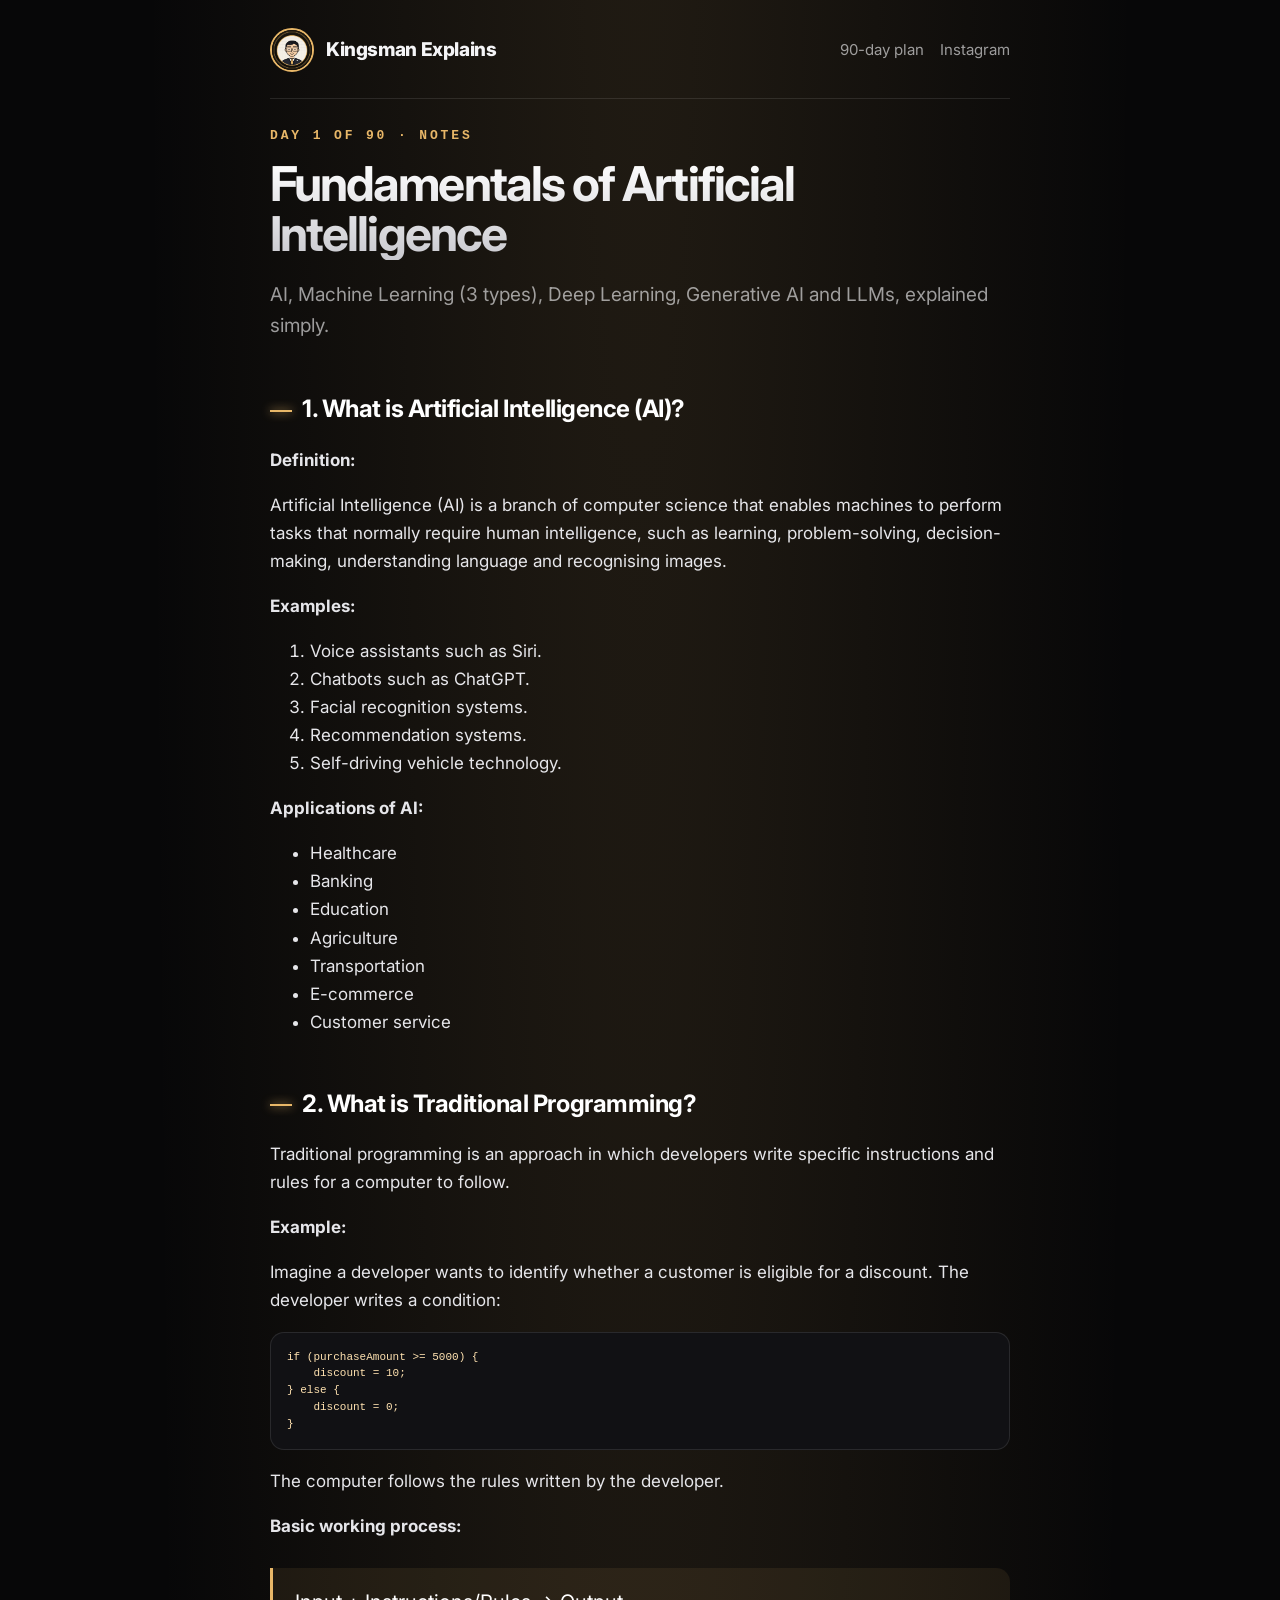
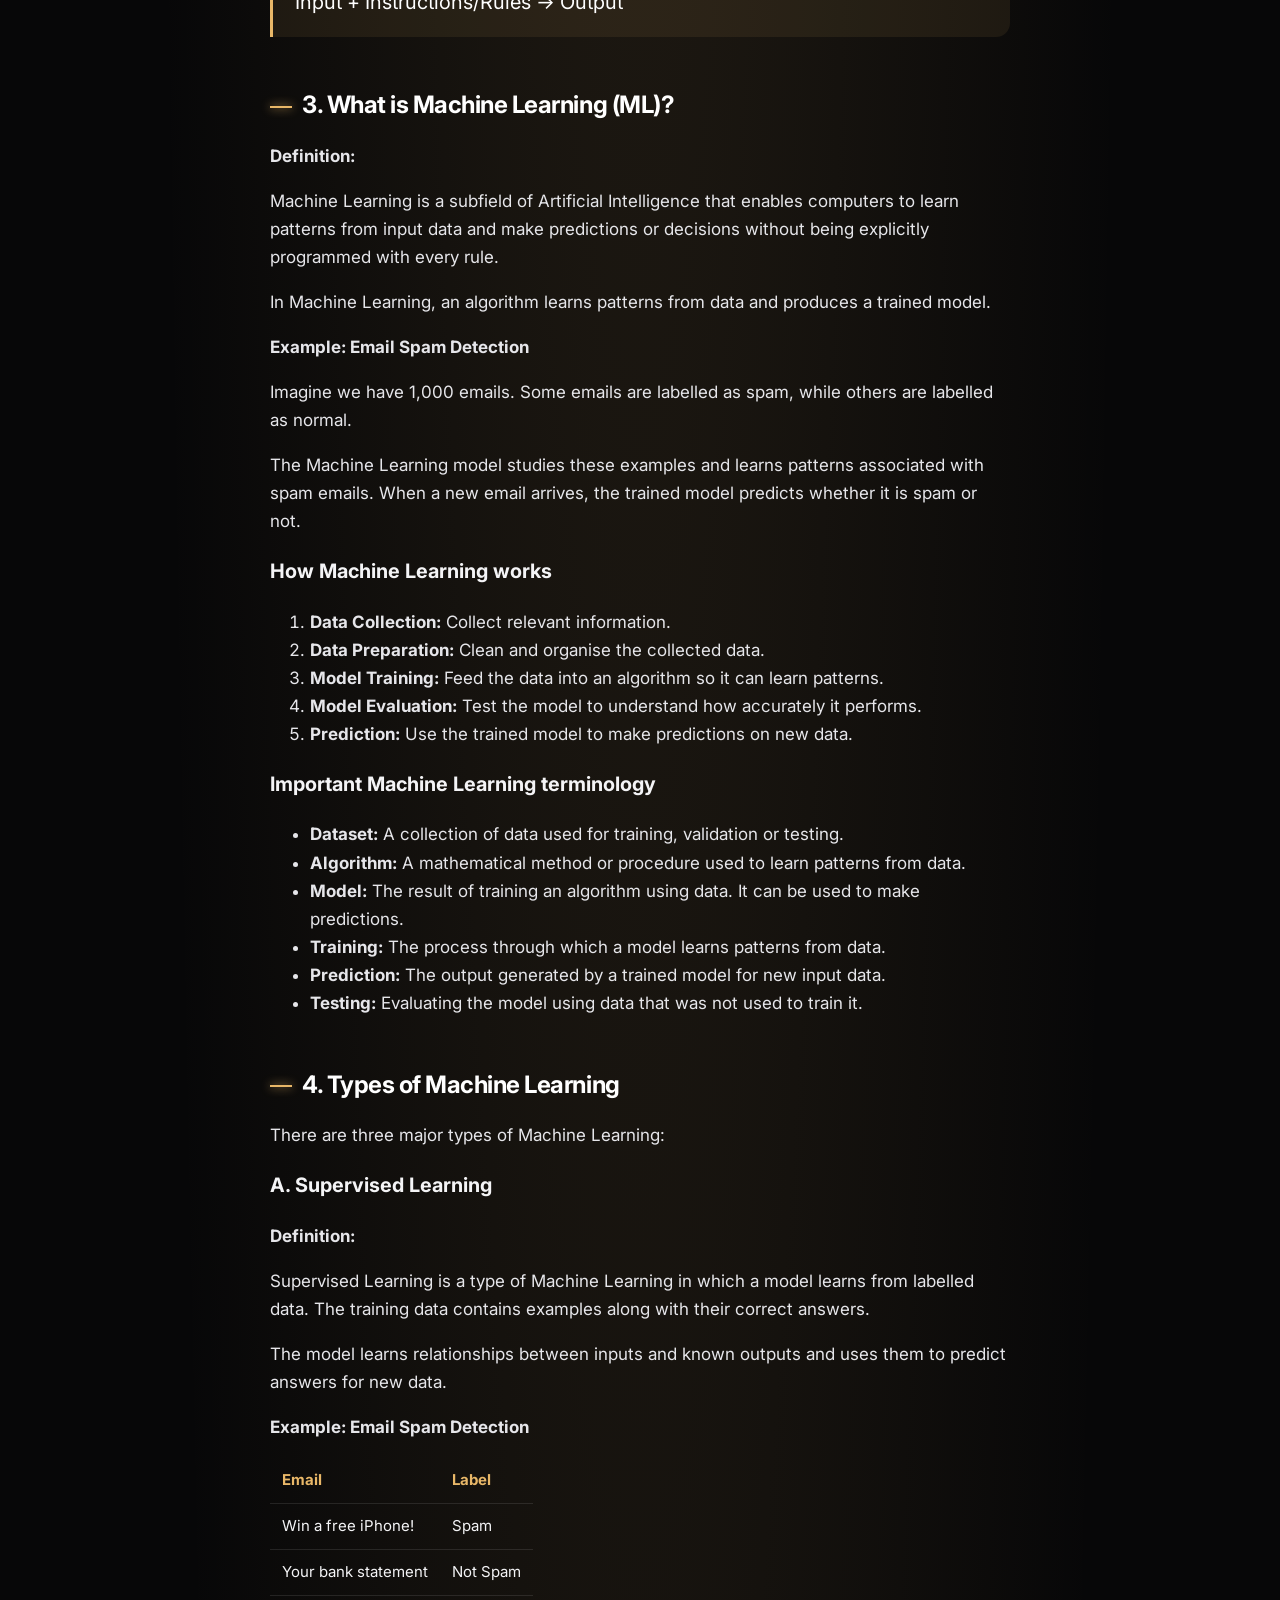
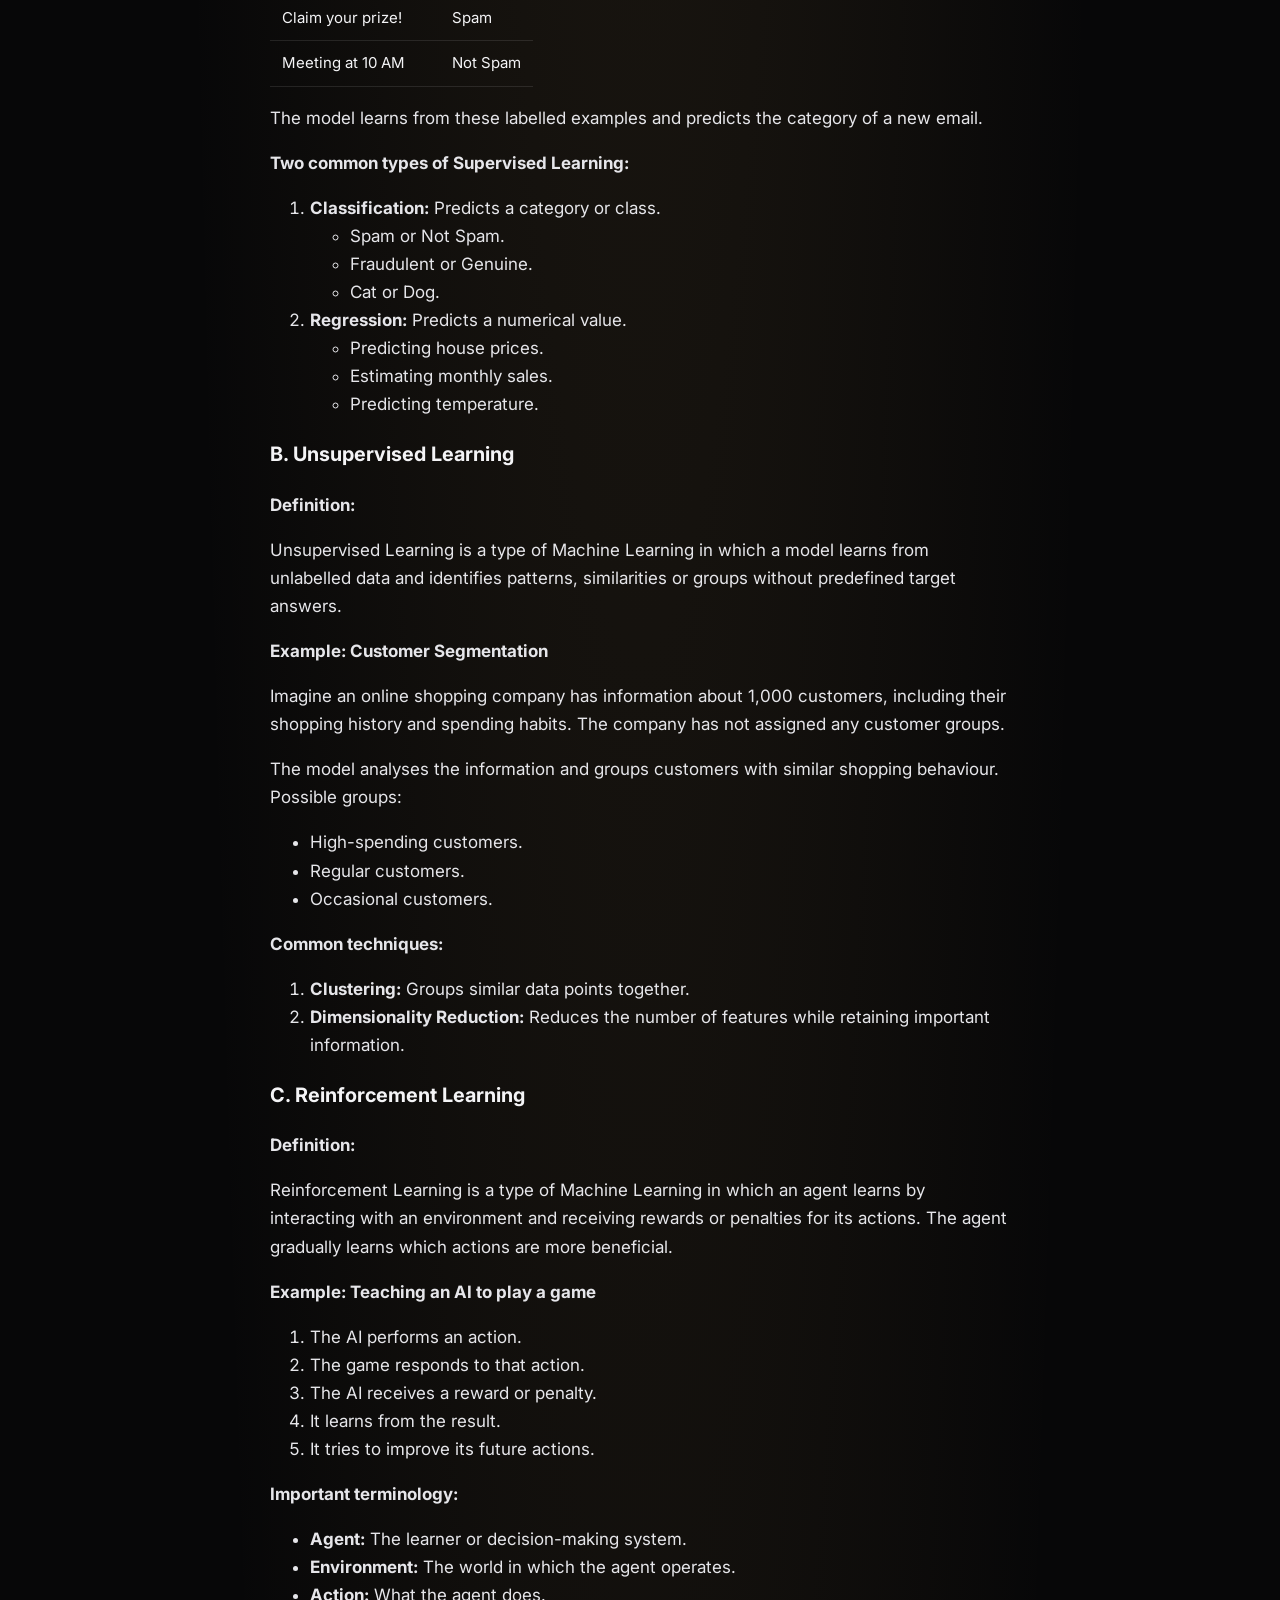
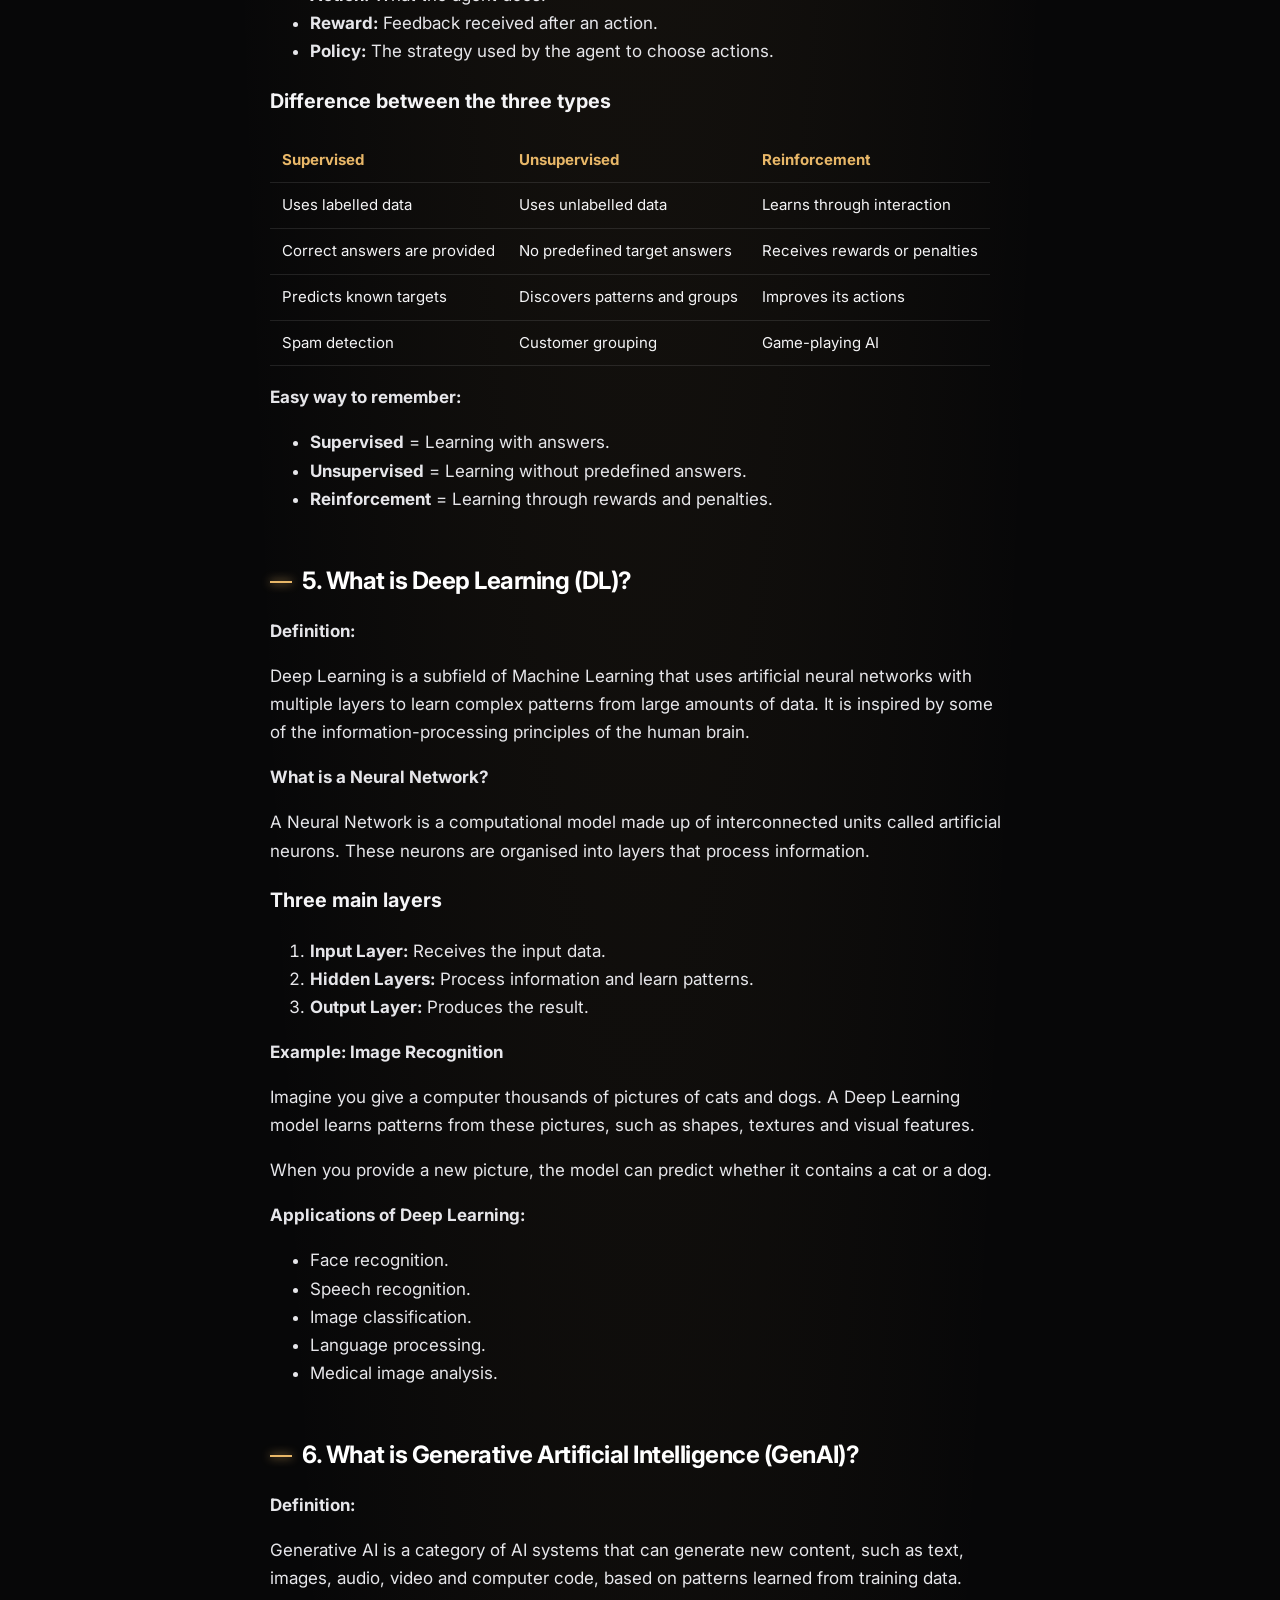
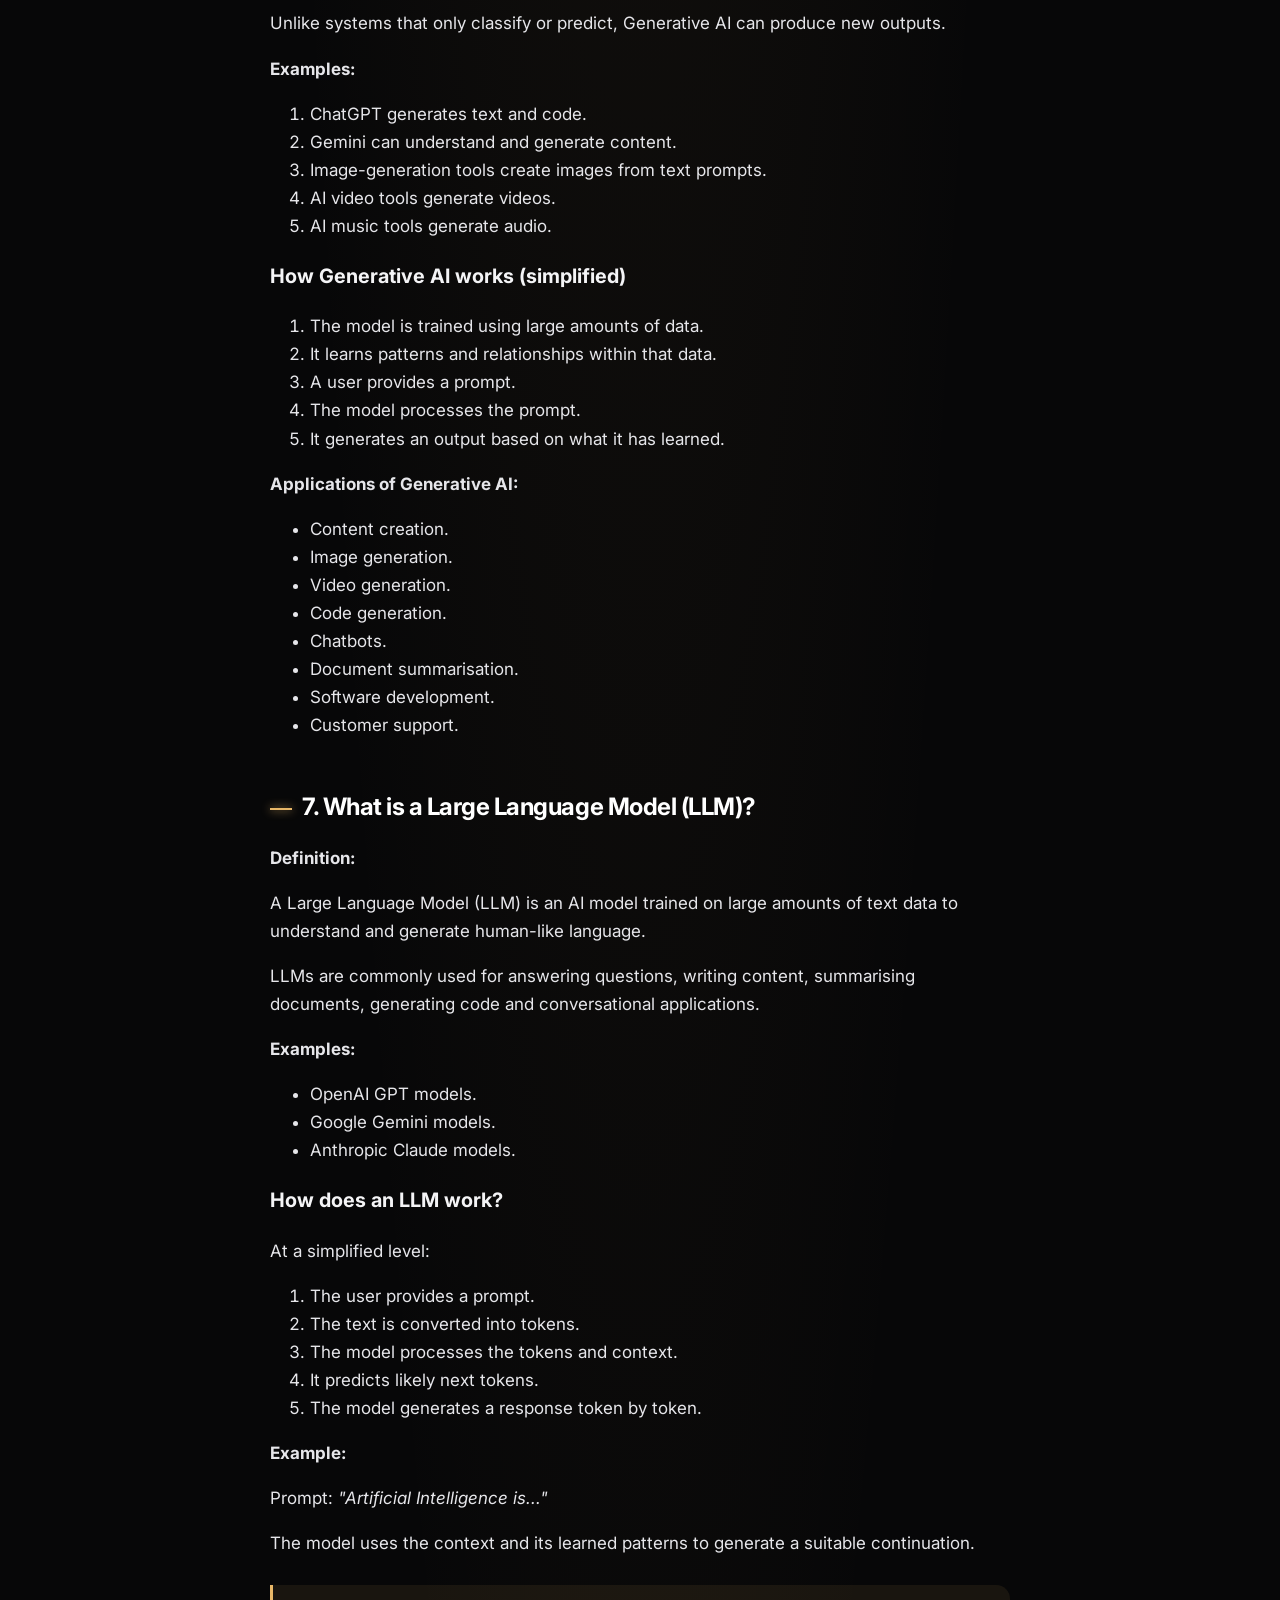
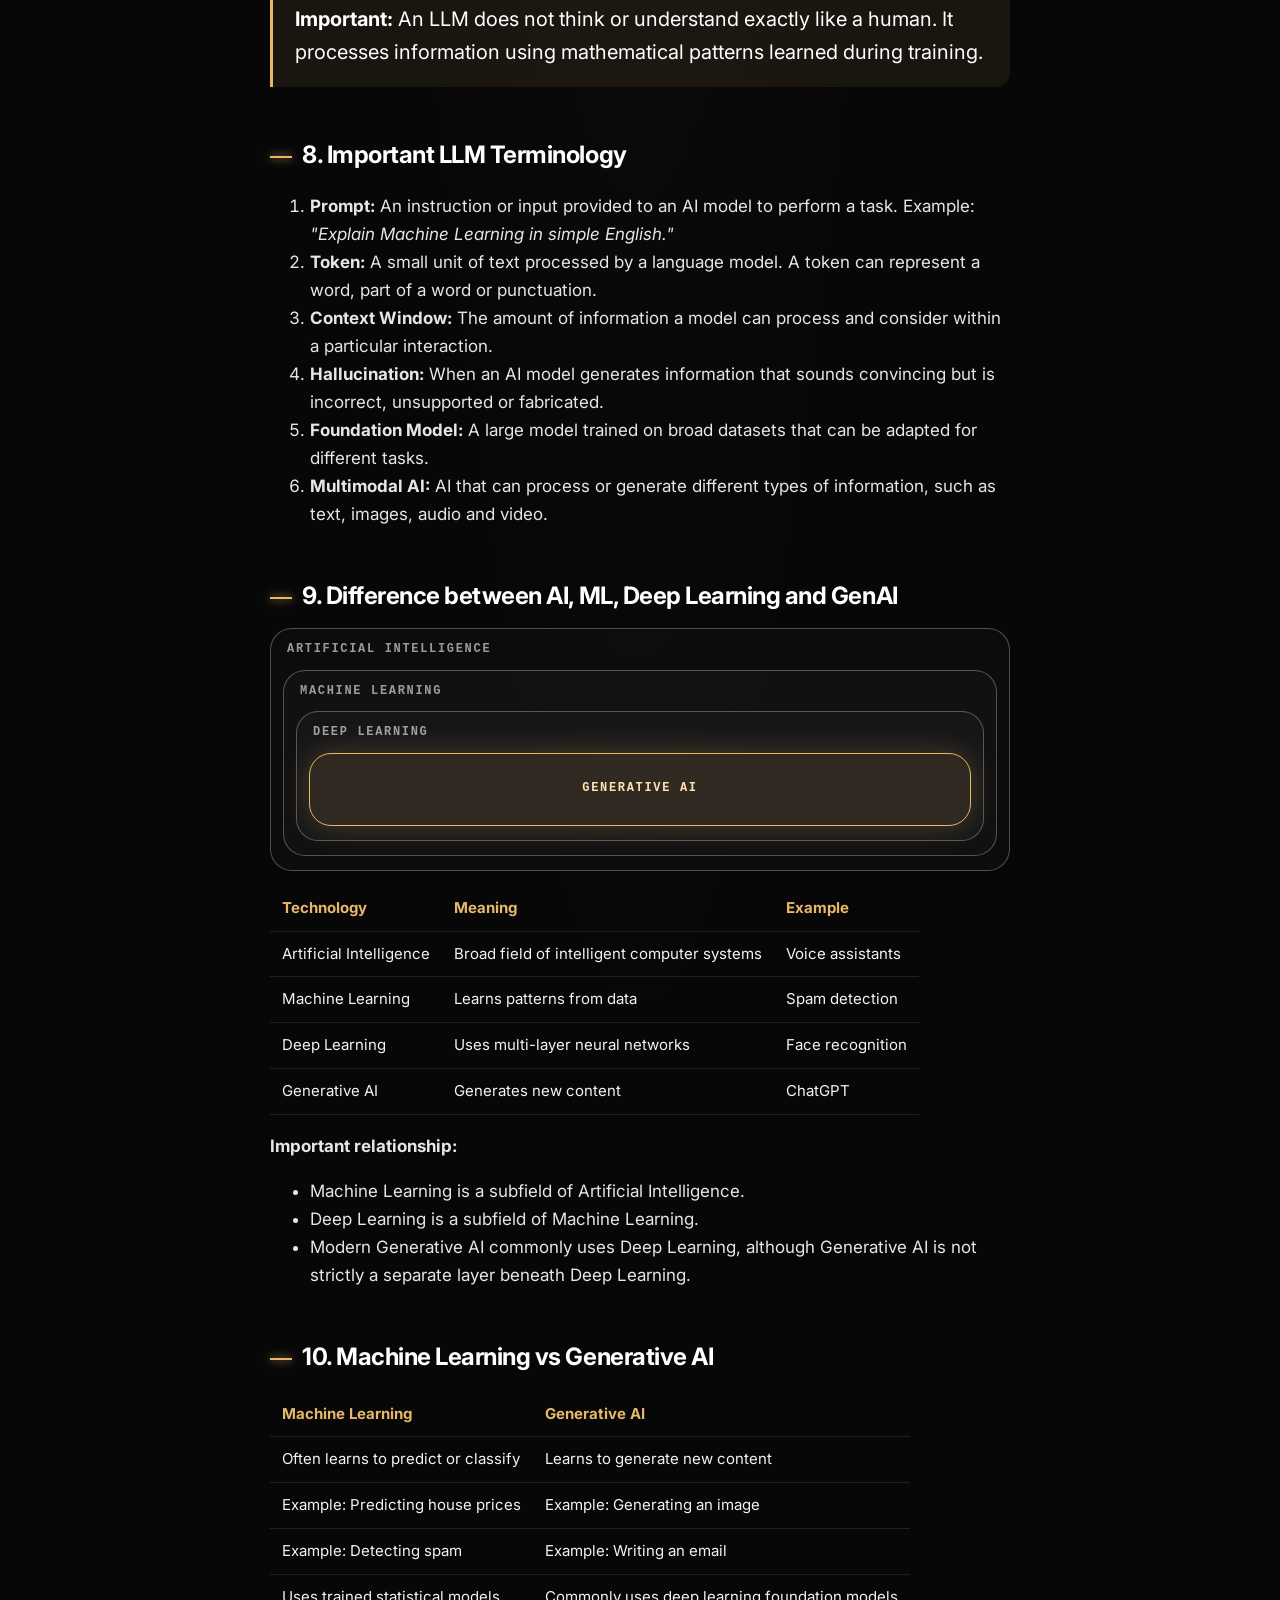
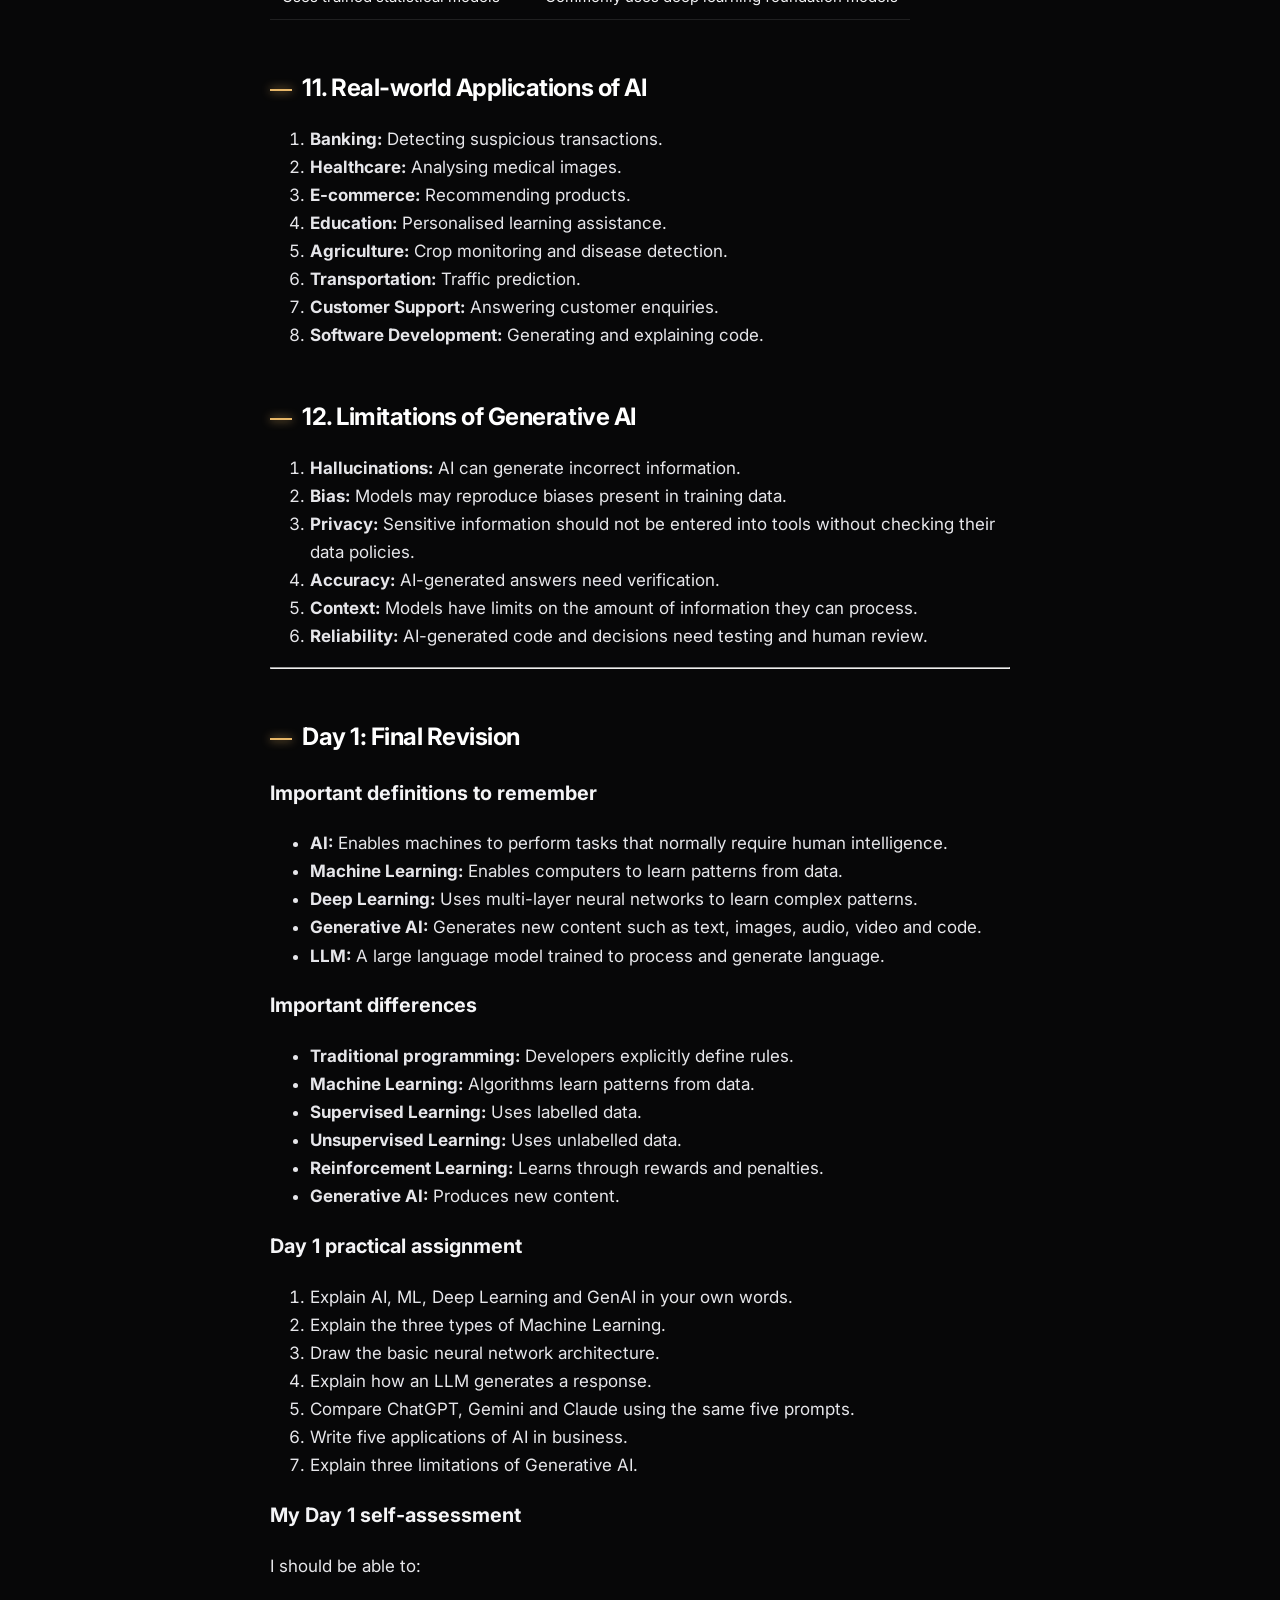
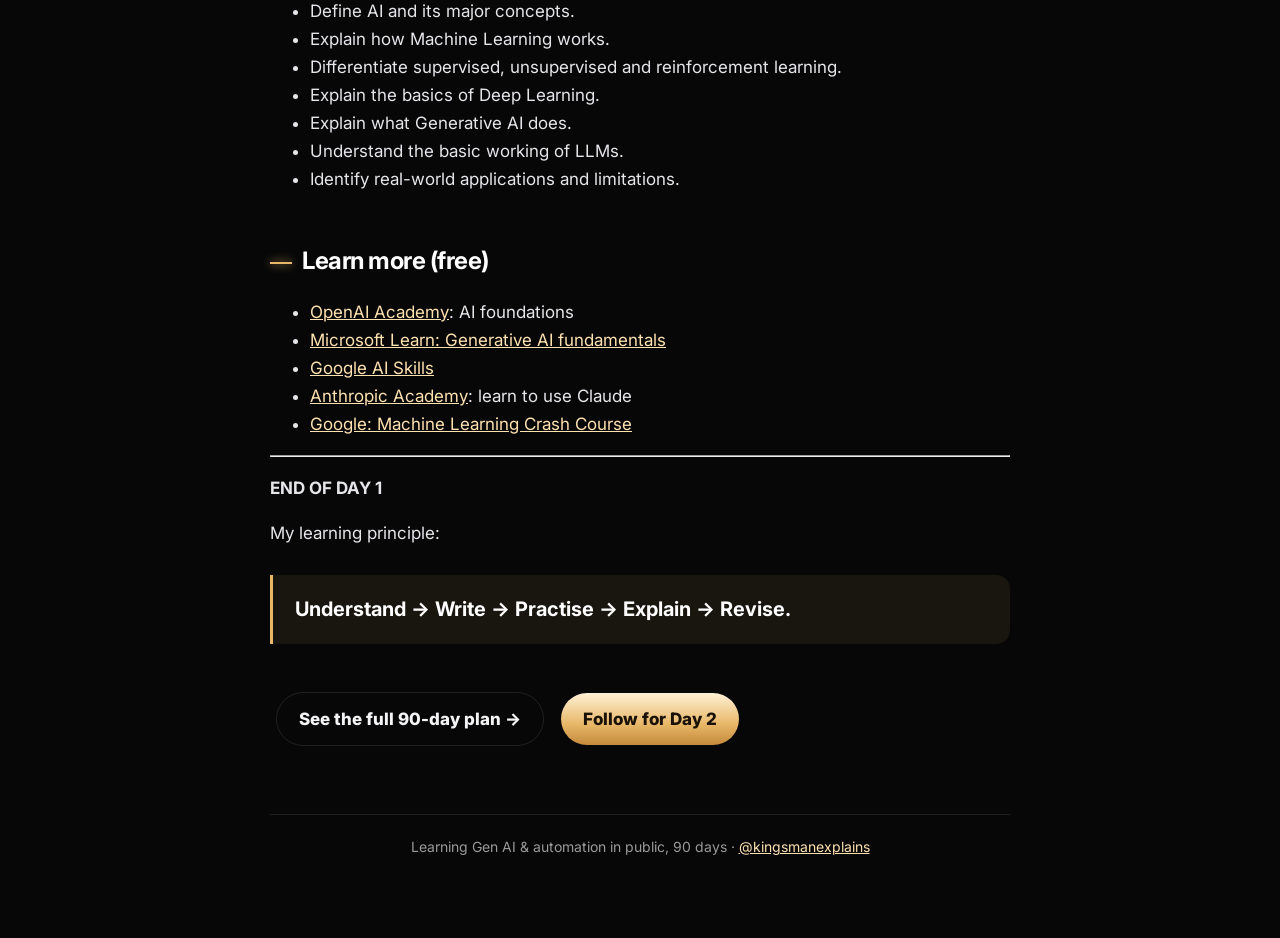
==== commit 59d89584: "Day 1 notes: add free learning resources Co-Authored-By: Claude Opus 5.5 <noreply@anthropic.com>" ====
--- a/day-1/index.html
+++ b/day-1/index.html
@@ -408,6 +408,14 @@
 <li>Understand the basic working of LLMs.</li>
 <li>Identify real-world applications and limitations.</li>
 </ul>
+<h2>Learn more (free)</h2>
+<ul>
+<li><a href="https://academy.openai.com/">OpenAI Academy</a>: AI foundations</li>
+<li><a href="https://learn.microsoft.com/en-us/training/modules/fundamentals-generative-ai/">Microsoft Learn: Generative AI fundamentals</a></li>
+<li><a href="https://grow.google/intl/en_in/ai-skills/">Google AI Skills</a></li>
+<li><a href="https://www.anthropic.com/learn">Anthropic Academy</a>: learn to use Claude</li>
+<li><a href="https://developers.google.com/machine-learning/crash-course">Google: Machine Learning Crash Course</a></li>
+</ul>
 <hr />
 <p><strong>END OF DAY 1</strong></p>
 <p>My learning principle:</p>
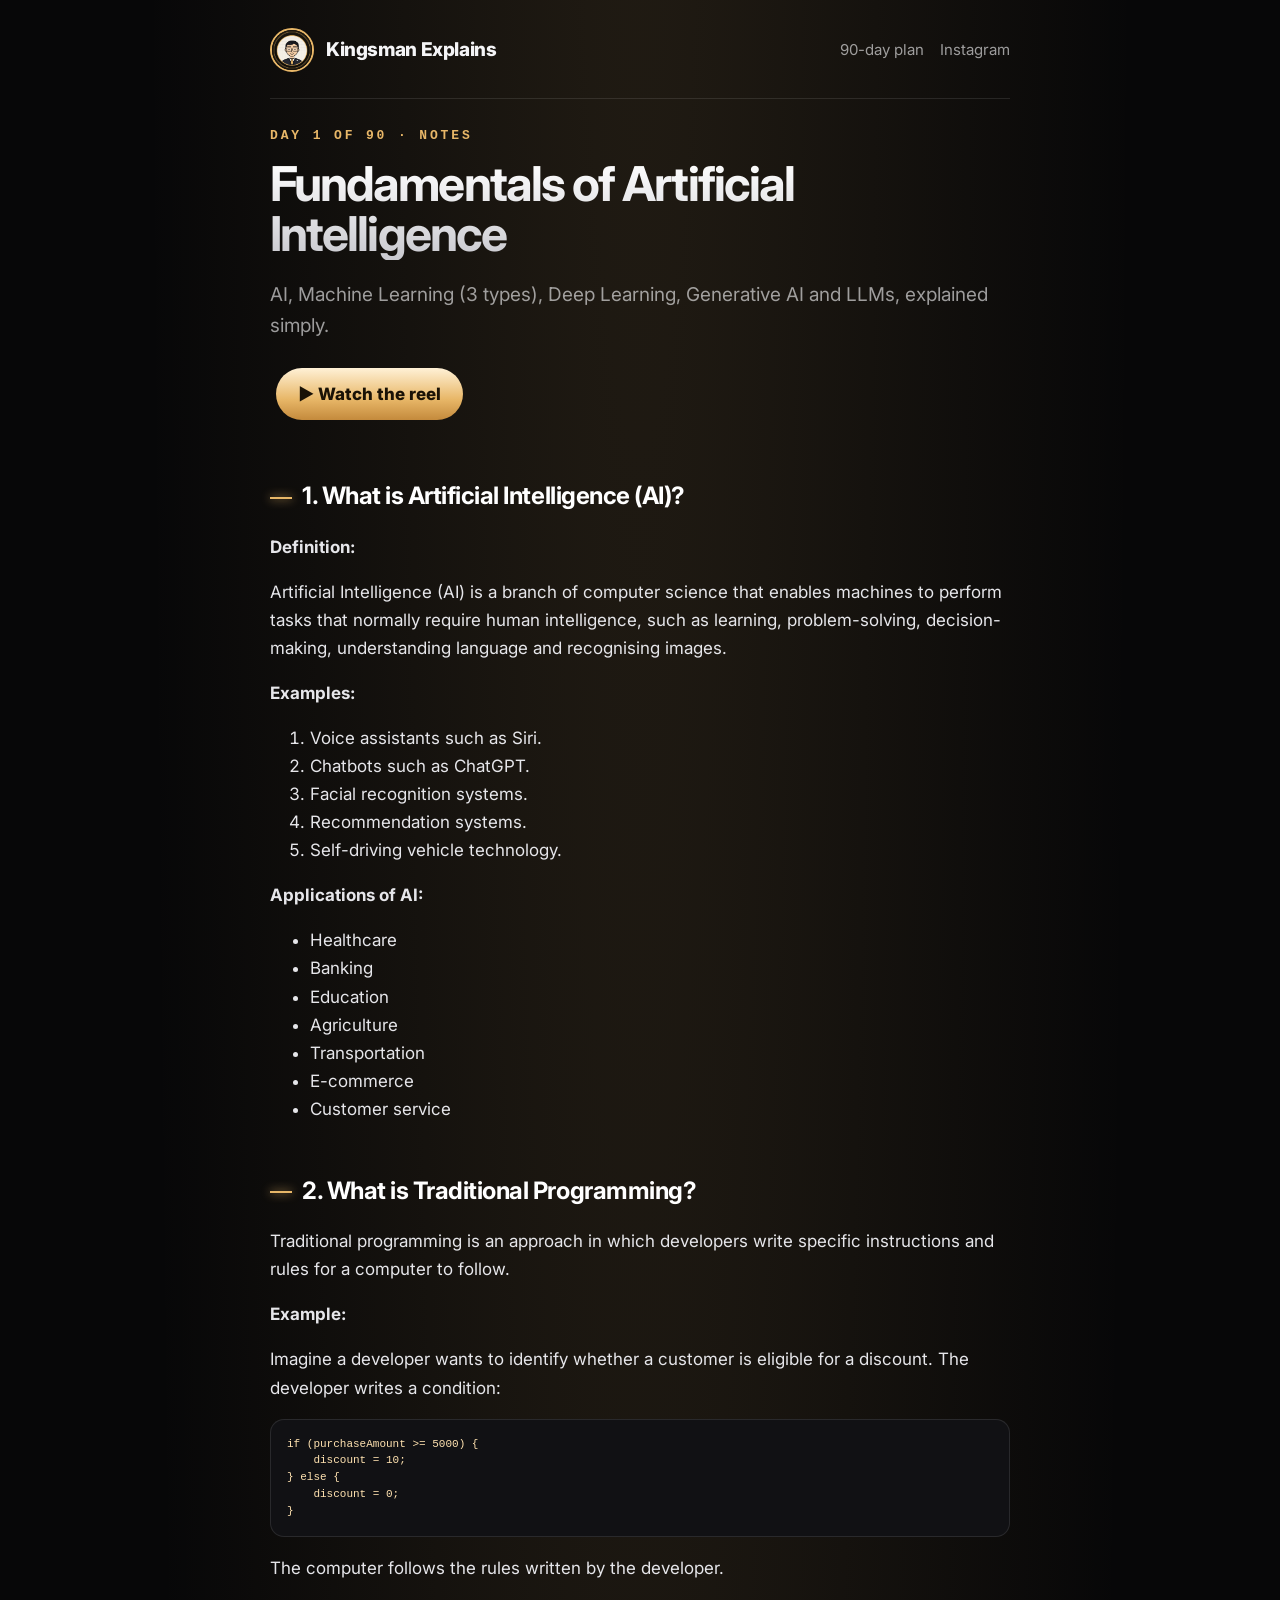
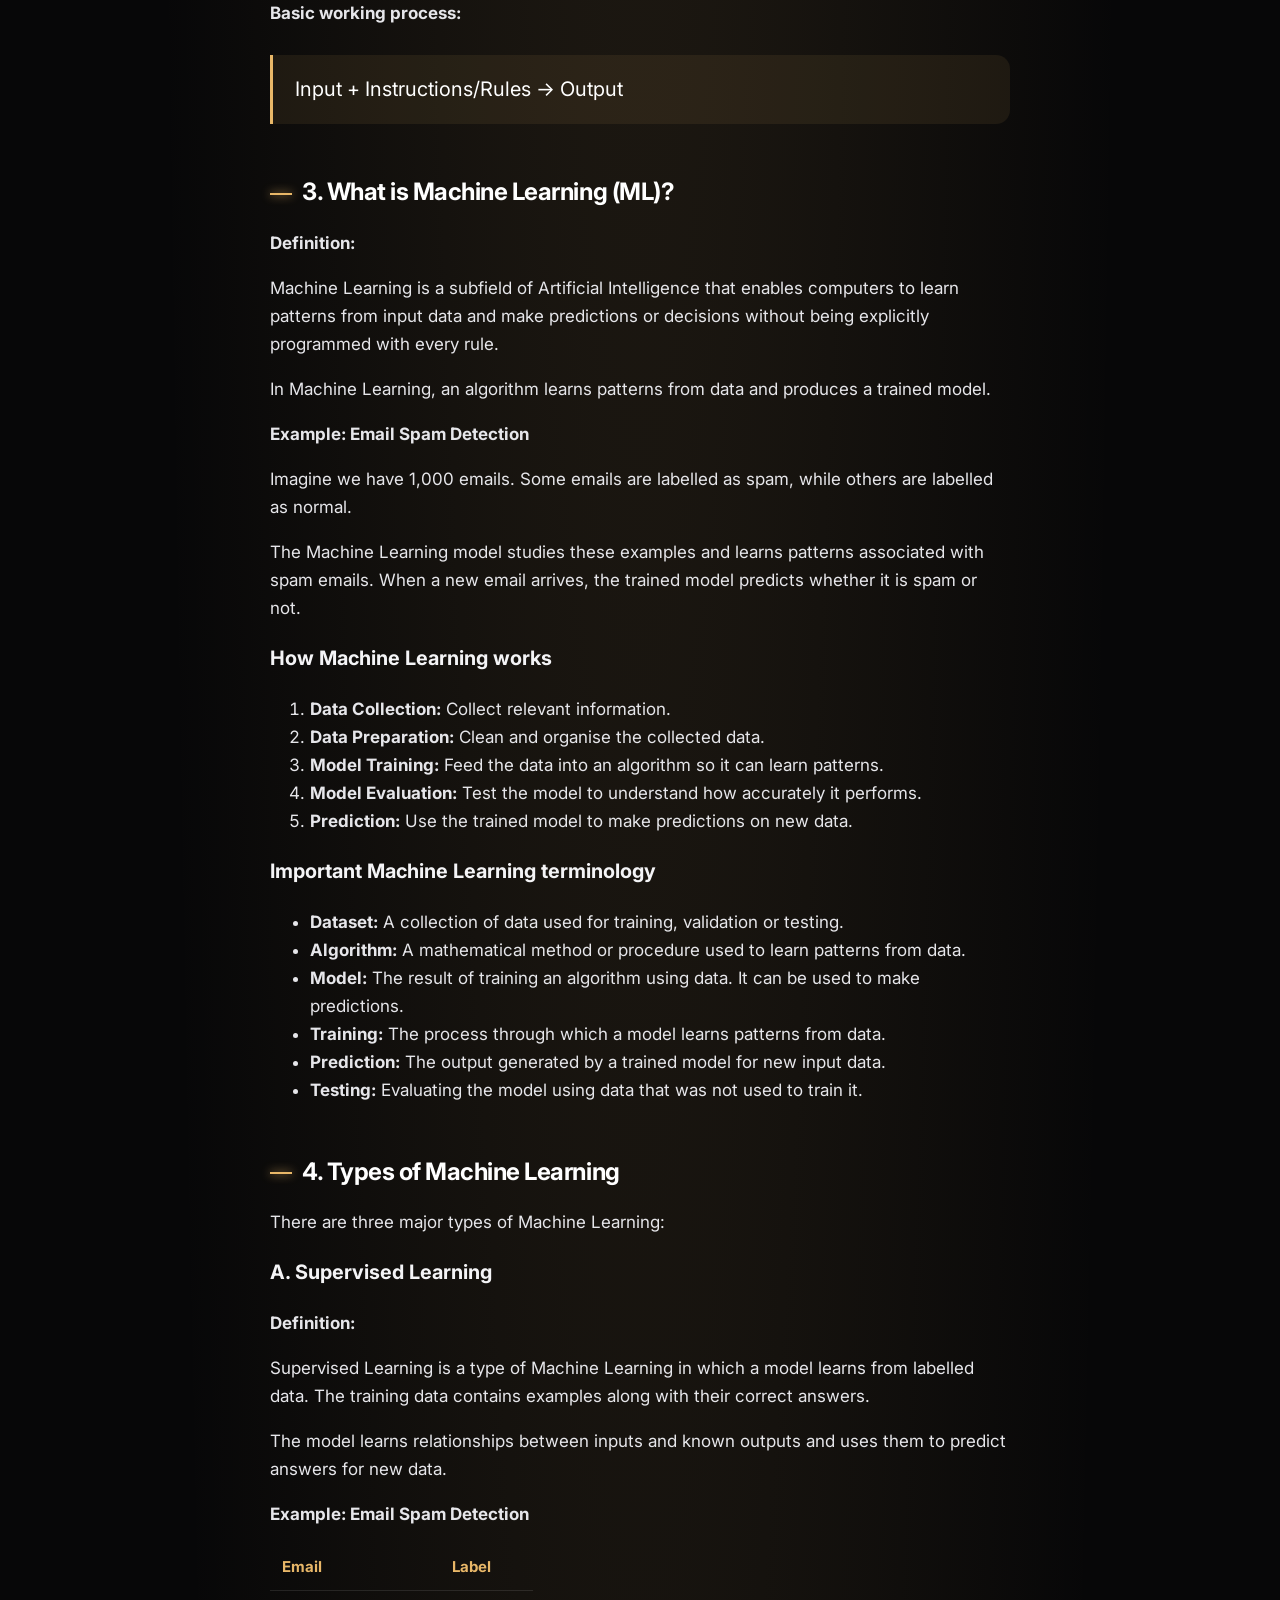
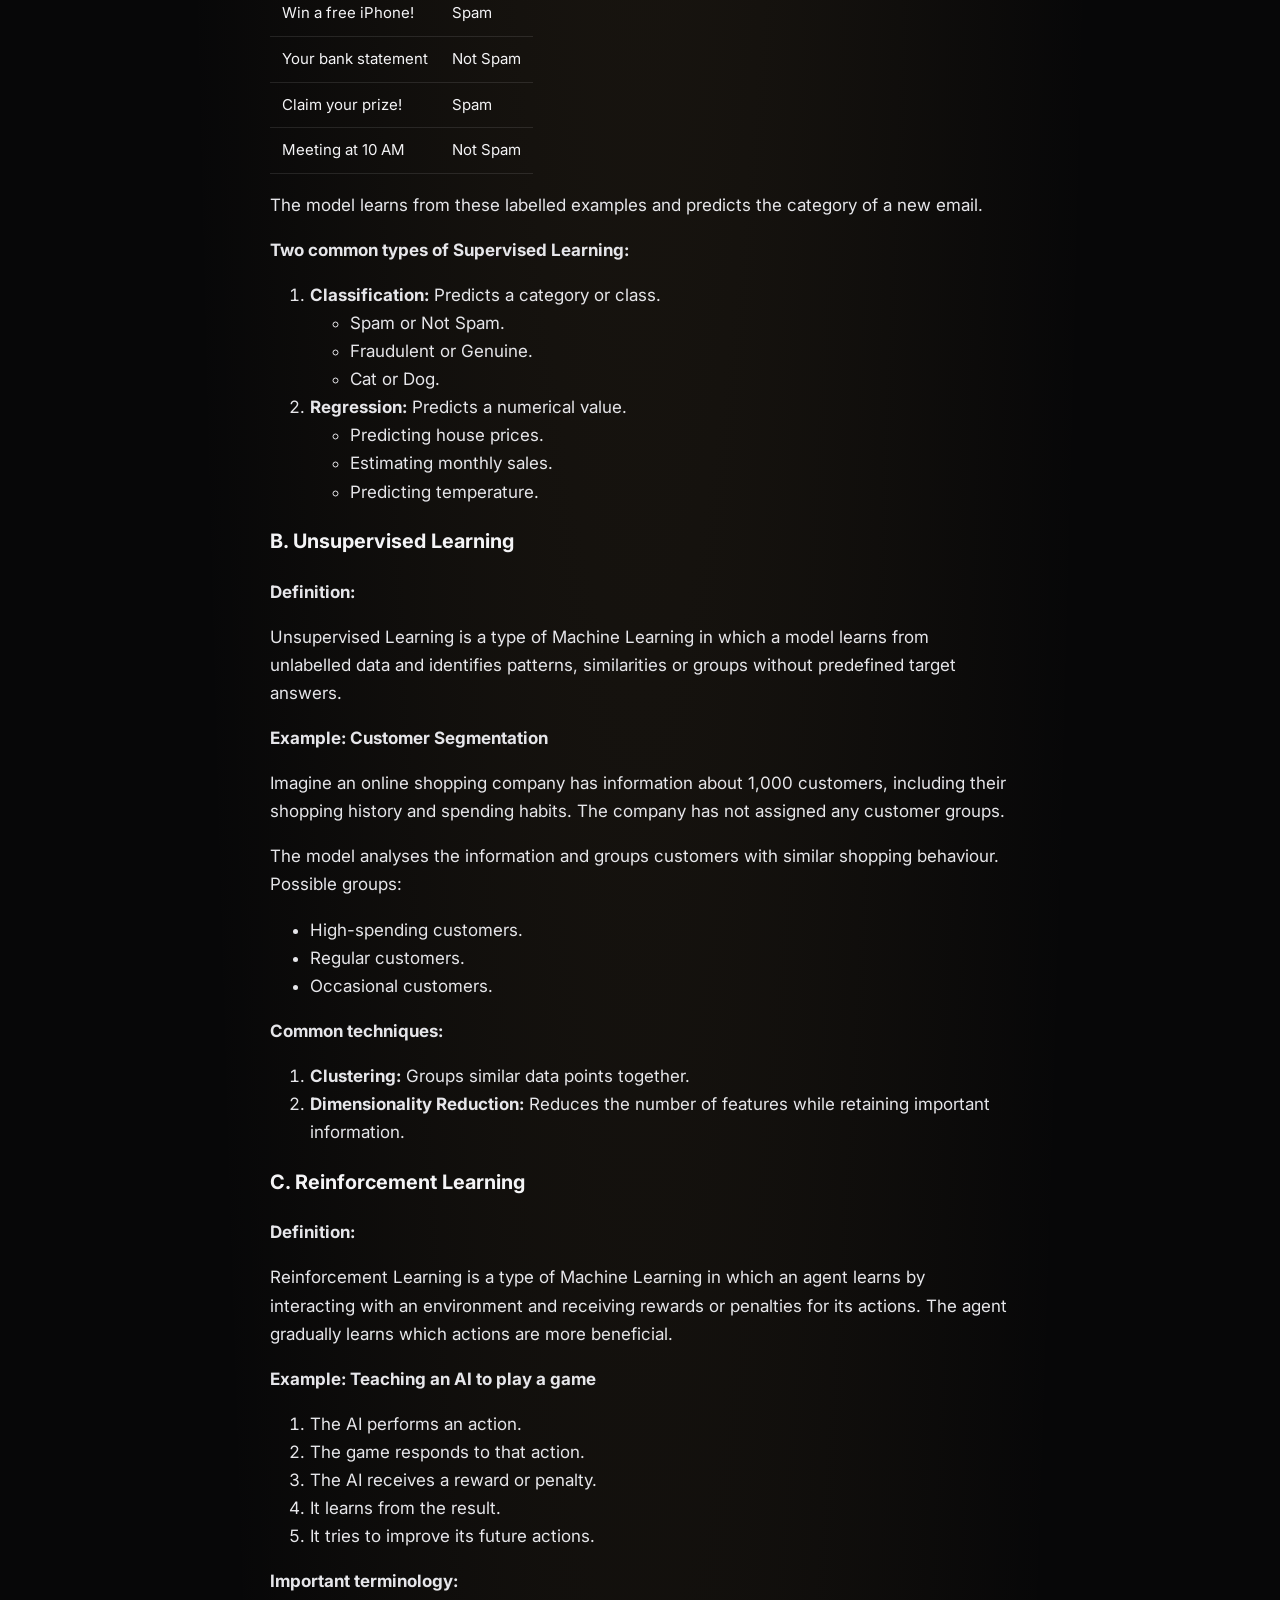
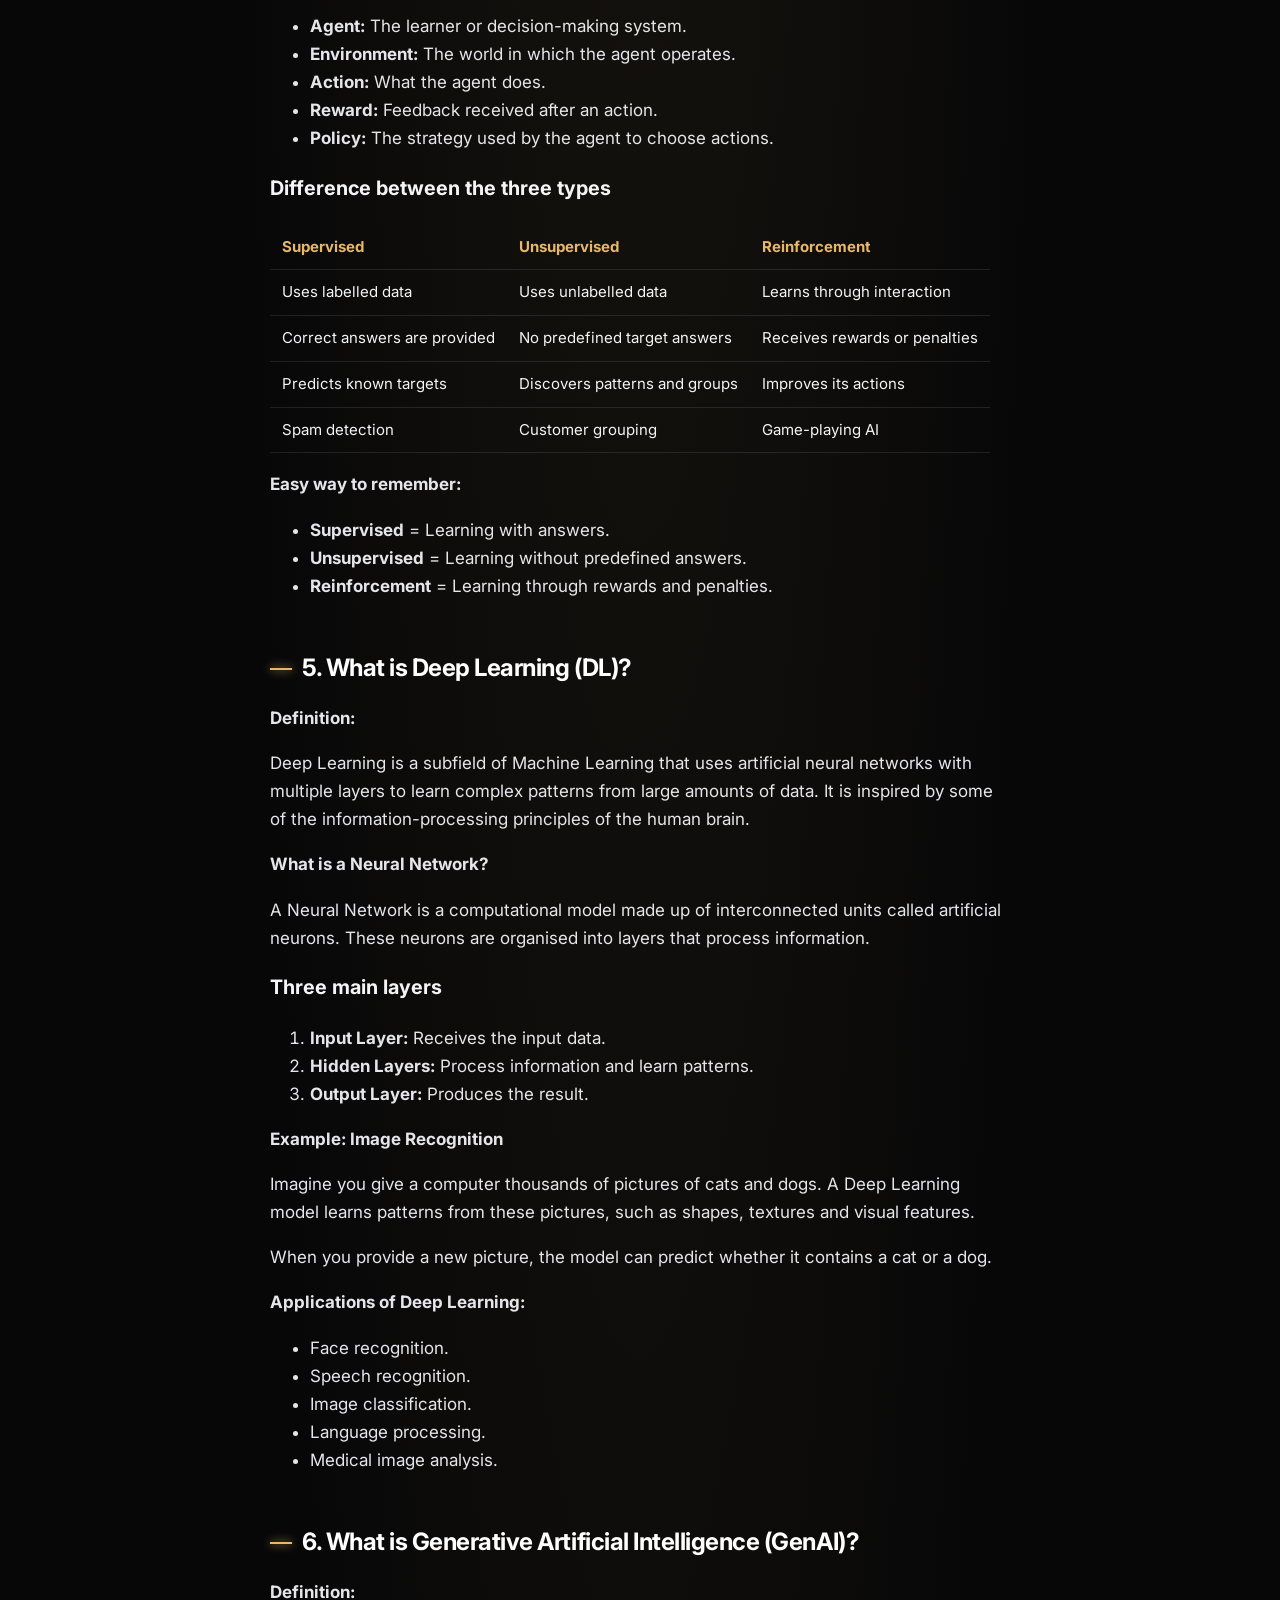
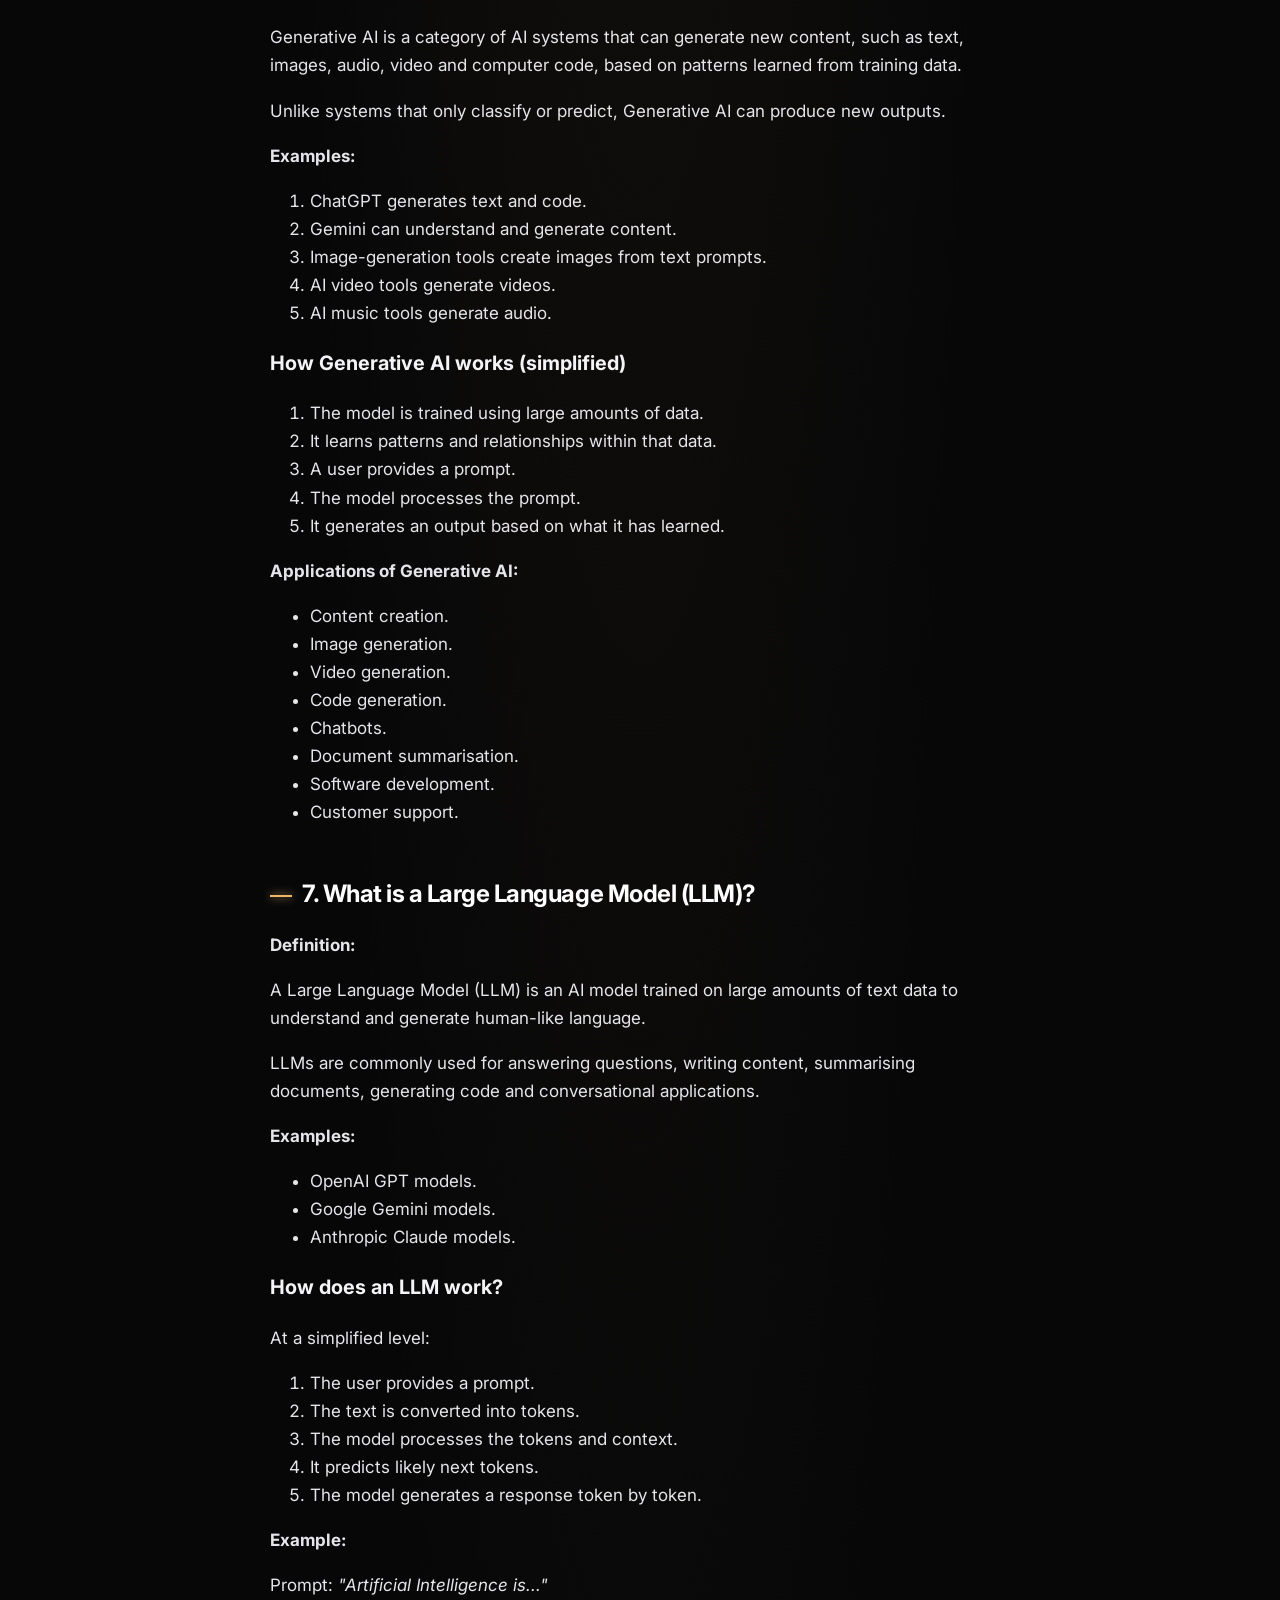
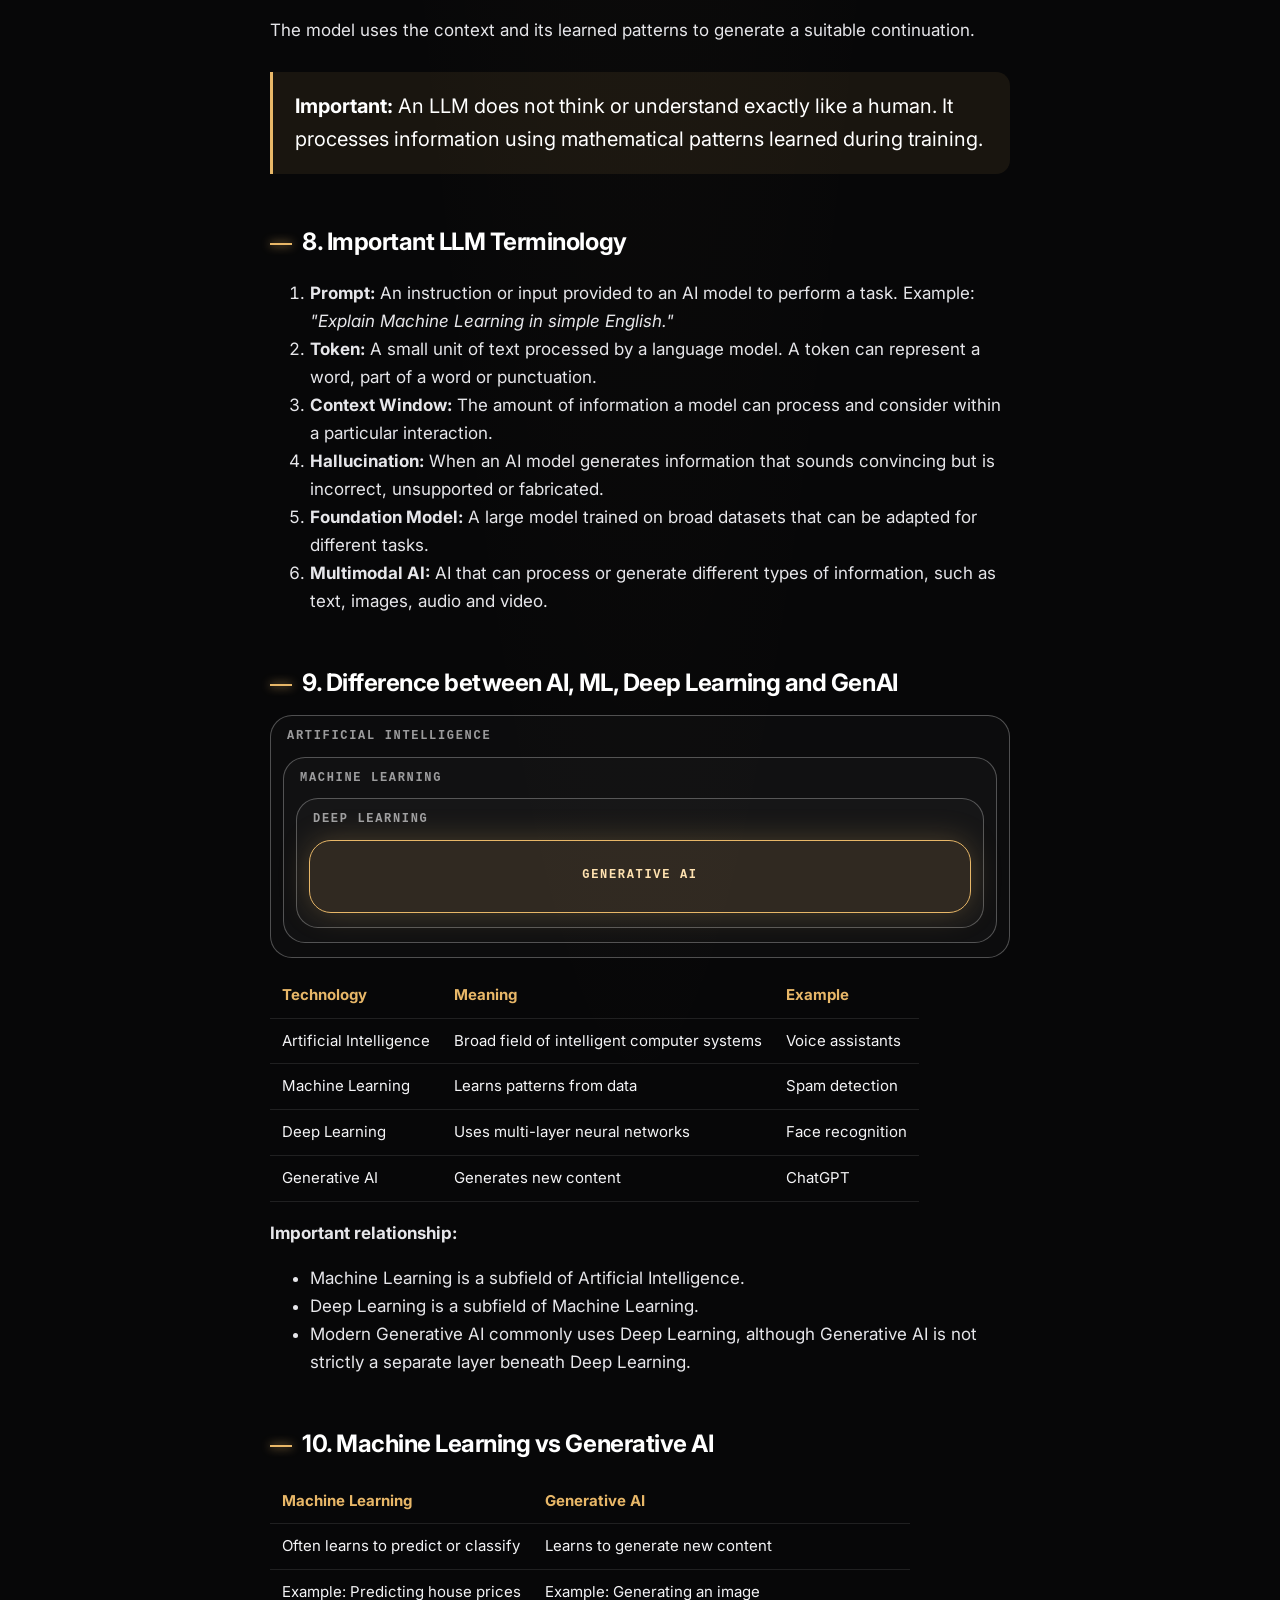
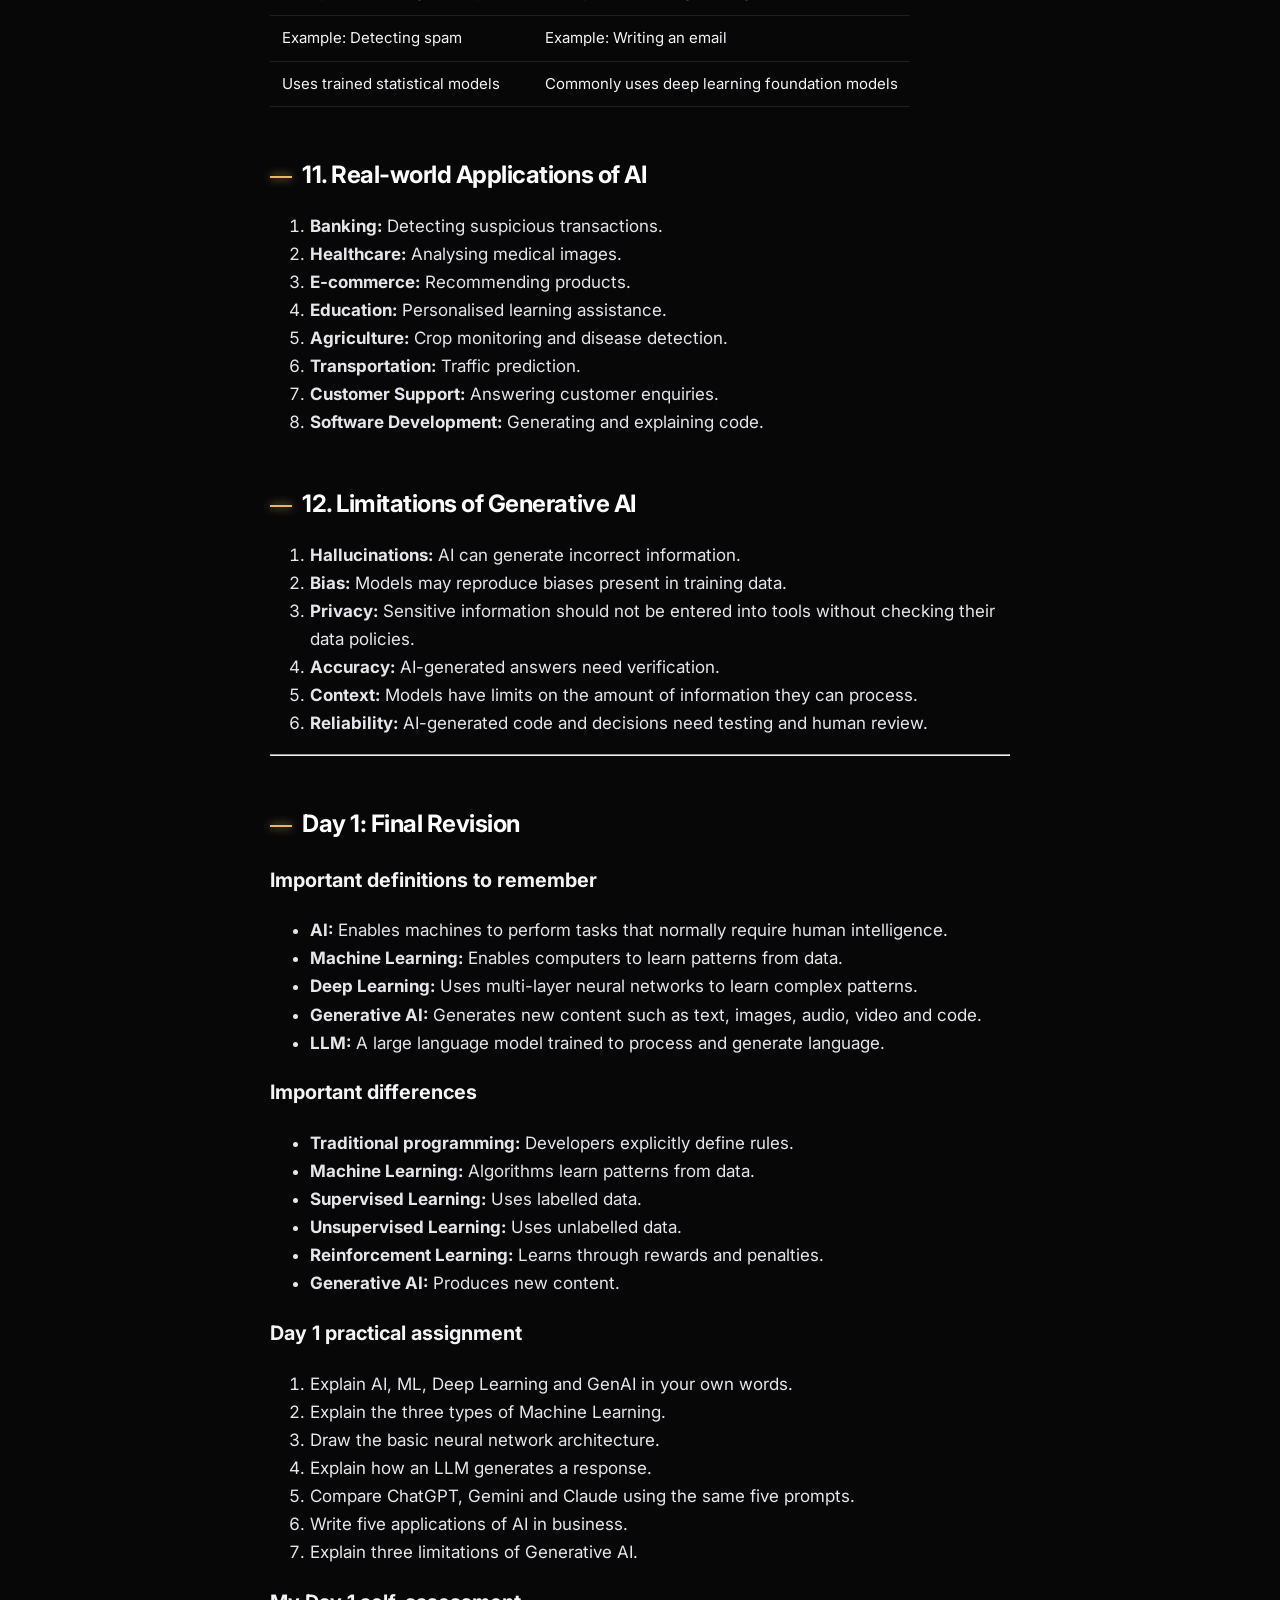
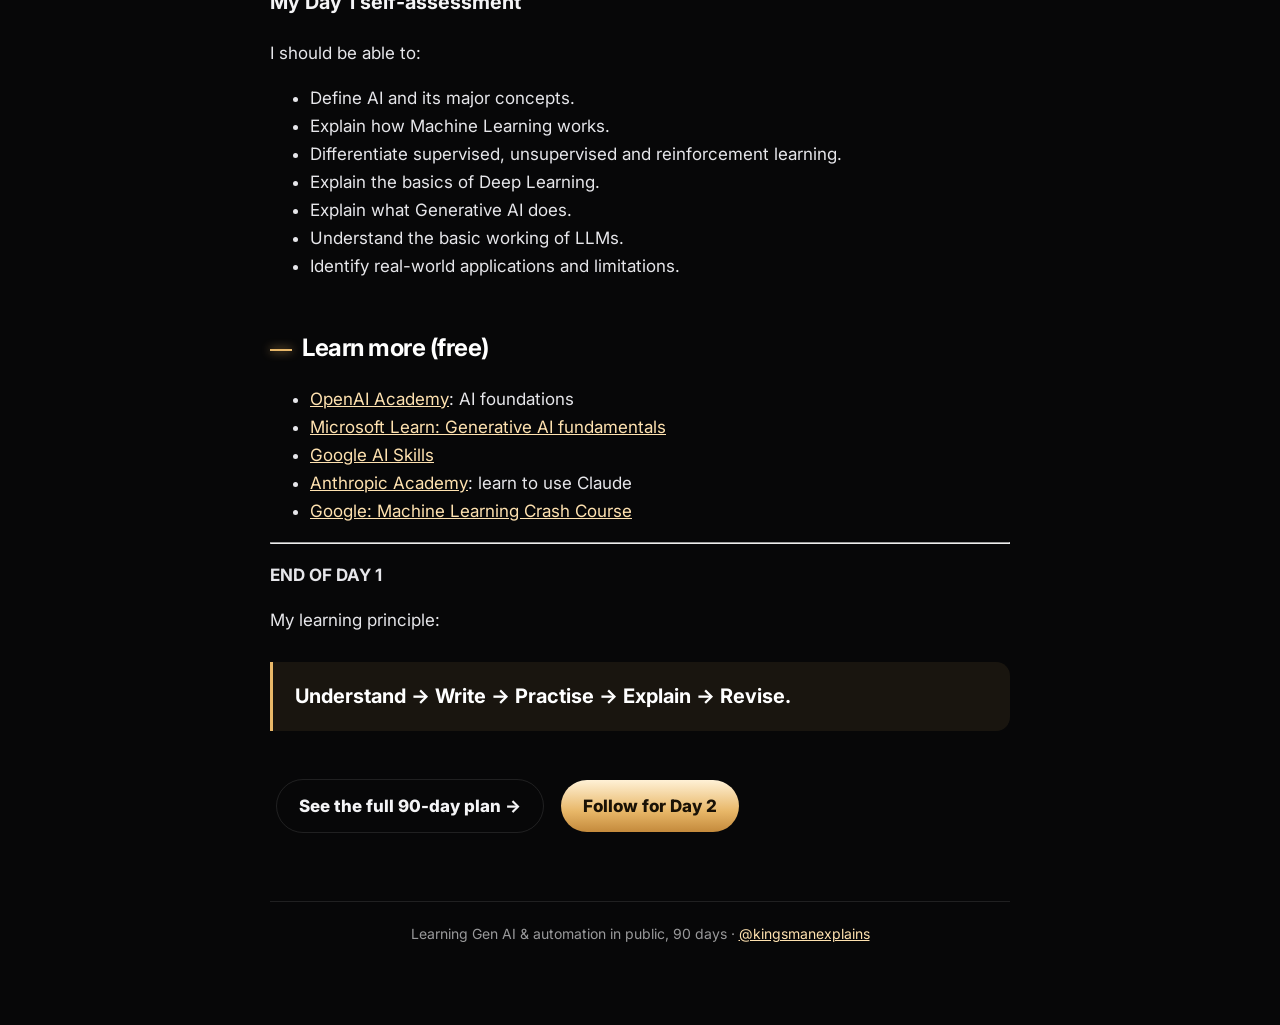
==== commit f66179ca: "Day 1: link the Instagram reel Co-Authored-By: Claude Opus 5.5 <noreply@anthropic.com>" ====
--- a/day-1/index.html
+++ b/day-1/index.html
@@ -12,7 +12,7 @@
 <nav><a href="../plan/index.html">90-day plan</a><a href="https://www.instagram.com/kingsmanexplains/">Instagram</a></nav></header>
 <div class="kicker">Day 1 of 90 · Notes</div><h1>Fundamentals of Artificial Intelligence</h1>
 <p class="lead">AI, Machine Learning (3 types), Deep Learning, Generative AI and LLMs, explained simply.</p>
-<h2>1. What is Artificial Intelligence (AI)?</h2>
+<p><a class="btn" href="https://www.instagram.com/reel/DfbasW3jGcs/">▶ Watch the reel</a></p><h2>1. What is Artificial Intelligence (AI)?</h2>
 <p><strong>Definition:</strong></p>
 <p>Artificial Intelligence (AI) is a branch of computer science that enables machines to perform tasks that normally require human intelligence, such as learning, problem-solving, decision-making, understanding language and recognising images.</p>
 <p><strong>Examples:</strong></p>
